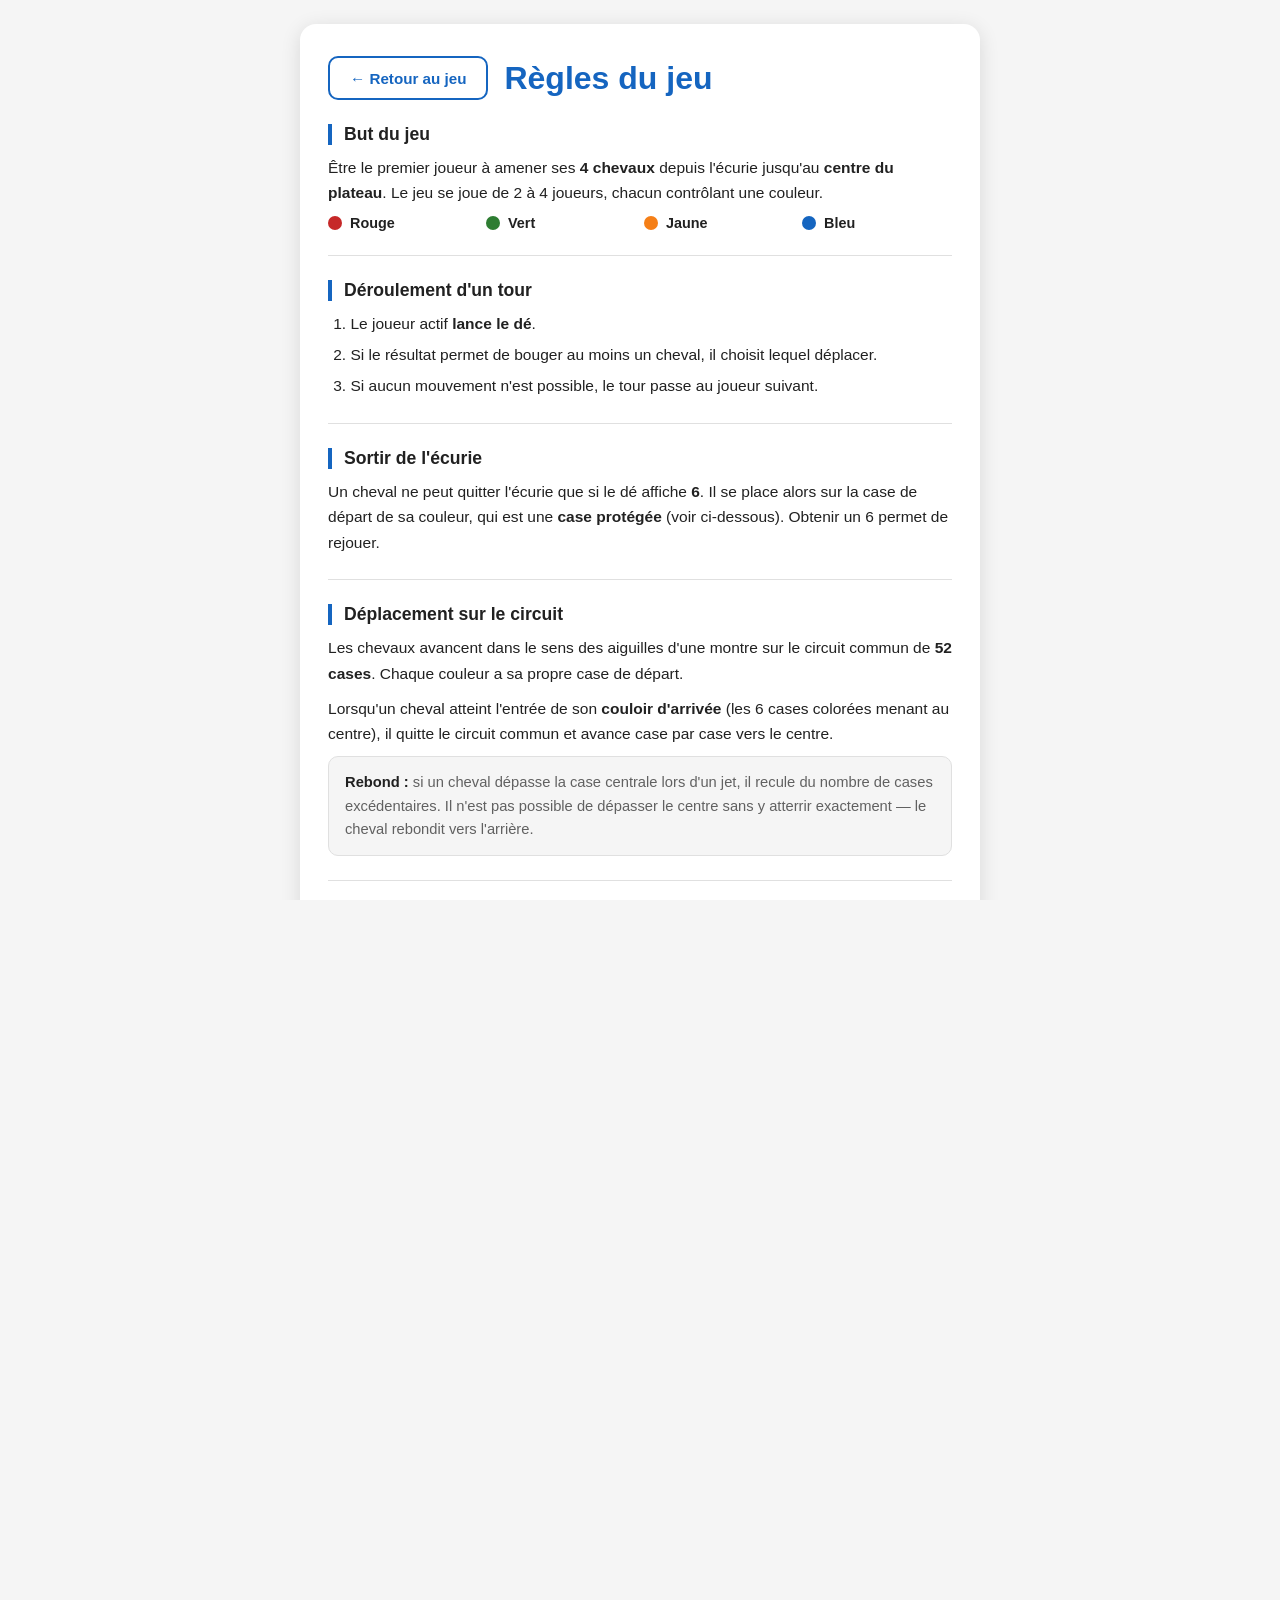
==== regles.html @ c9e669a3 "feat: page règles du jeu + documentation CLAUDE.md - Ajout de regles.html : règles complètes et acce" ====
<!DOCTYPE html>
<html lang="fr" dir="ltr">
<head>
  <meta charset="UTF-8" />
  <meta name="viewport" content="width=device-width, initial-scale=1.0, viewport-fit=cover" />
  <meta name="theme-color" content="#1565c0" />
  <meta name="description" content="Règles du Jeu de Petits Chevaux" />
  <title>Règles – Petits Chevaux</title>
  <link rel="stylesheet" href="style.css" />
  <style>
    /* ── Règles : surcharges locales ─────────────────────────────────────── */
    body { overflow: auto; }

    .rules-page {
      min-height: 100%;
      display: flex;
      flex-direction: column;
      align-items: center;
      padding: 1.5rem 1rem 3rem;
      background: var(--bg);
    }

    .rules-card {
      background: var(--surface);
      border-radius: var(--radius-lg);
      box-shadow: var(--shadow);
      padding: 2rem 1.75rem;
      width: min(96vw, 680px);
      display: flex;
      flex-direction: column;
      gap: 1.5rem;
    }

    .rules-header {
      display: flex;
      align-items: center;
      gap: 1rem;
      flex-wrap: wrap;
    }

    .rules-title {
      font-size: clamp(1.5rem, 5vw, 2rem);
      font-weight: 800;
      color: var(--color-blue);
      flex: 1;
    }

    .rules-section { display: flex; flex-direction: column; gap: 0.6rem; }

    .rules-section h2 {
      font-size: 1.1rem;
      font-weight: 700;
      color: var(--on-surface);
      border-left: 4px solid var(--color-blue);
      padding-left: 0.75rem;
    }

    .rules-section p, .rules-section li {
      font-size: 0.97rem;
      line-height: 1.65;
      color: var(--on-surface);
    }

    .rules-section ul, .rules-section ol {
      padding-left: 1.4rem;
      display: flex;
      flex-direction: column;
      gap: 0.35rem;
    }

    .rules-colors {
      display: grid;
      grid-template-columns: repeat(auto-fit, minmax(130px, 1fr));
      gap: 0.5rem;
    }

    .color-badge {
      display: flex;
      align-items: center;
      gap: 0.5rem;
      font-size: 0.9rem;
      font-weight: 600;
    }

    .color-dot {
      width: 14px;
      height: 14px;
      border-radius: 50%;
      flex-shrink: 0;
    }

    .tip-box {
      background: var(--bg);
      border: 1.5px solid var(--border);
      border-radius: var(--radius-md);
      padding: 0.85rem 1rem;
      font-size: 0.92rem;
      line-height: 1.6;
      color: var(--on-surface-2);
    }

    .tip-box strong { color: var(--on-surface); }

    .shortcuts-table {
      width: 100%;
      border-collapse: collapse;
      font-size: 0.92rem;
    }

    .shortcuts-table th, .shortcuts-table td {
      text-align: left;
      padding: 0.55rem 0.75rem;
      border-bottom: 1px solid var(--border);
    }

    .shortcuts-table th {
      font-weight: 700;
      color: var(--on-surface-2);
      font-size: 0.82rem;
      text-transform: uppercase;
      letter-spacing: 0.5px;
    }

    kbd {
      display: inline-block;
      padding: 0.15rem 0.45rem;
      font-family: monospace;
      font-size: 0.85rem;
      background: var(--bg);
      border: 1.5px solid var(--border);
      border-radius: 4px;
      white-space: nowrap;
    }

    .btn-back {
      display: inline-flex;
      align-items: center;
      gap: 0.4rem;
      background: transparent;
      color: var(--color-blue);
      border: 2px solid var(--color-blue);
      border-radius: var(--radius-md);
      font-family: var(--font);
      font-size: 0.95rem;
      font-weight: 700;
      padding: 0.55rem 1.25rem;
      min-height: var(--min-touch);
      cursor: pointer;
      text-decoration: none;
      transition: background 0.15s, color 0.15s;
    }

    .btn-back:hover {
      background: var(--color-blue);
      color: white;
    }

    hr.rules-divider {
      border: none;
      border-top: 1px solid var(--border);
    }
  </style>
</head>
<body>

  <div class="rules-page" role="main">
    <article class="rules-card" aria-labelledby="rules-title">

      <header class="rules-header">
        <a href="index.html" class="btn-back" aria-label="Retour au jeu">
          ← Retour au jeu
        </a>
        <h1 id="rules-title" class="rules-title">Règles du jeu</h1>
      </header>

      <!-- But du jeu -->
      <section class="rules-section" aria-labelledby="but-h2">
        <h2 id="but-h2">But du jeu</h2>
        <p>
          Être le premier joueur à amener ses <strong>4 chevaux</strong> depuis l'écurie jusqu'au
          <strong>centre du plateau</strong>. Le jeu se joue de 2 à 4 joueurs, chacun contrôlant
          une couleur.
        </p>
        <div class="rules-colors" aria-label="Couleurs des joueurs">
          <span class="color-badge">
            <span class="color-dot" style="background:#c62828" aria-hidden="true"></span>Rouge
          </span>
          <span class="color-badge">
            <span class="color-dot" style="background:#2e7d32" aria-hidden="true"></span>Vert
          </span>
          <span class="color-badge">
            <span class="color-dot" style="background:#f57f17" aria-hidden="true"></span>Jaune
          </span>
          <span class="color-badge">
            <span class="color-dot" style="background:#1565c0" aria-hidden="true"></span>Bleu
          </span>
        </div>
      </section>

      <hr class="rules-divider" />

      <!-- Tour de jeu -->
      <section class="rules-section" aria-labelledby="tour-h2">
        <h2 id="tour-h2">Déroulement d'un tour</h2>
        <ol>
          <li>Le joueur actif <strong>lance le dé</strong>.</li>
          <li>Si le résultat permet de bouger au moins un cheval, il choisit lequel déplacer.</li>
          <li>Si aucun mouvement n'est possible, le tour passe au joueur suivant.</li>
        </ol>
      </section>

      <hr class="rules-divider" />

      <!-- Sortir de l'écurie -->
      <section class="rules-section" aria-labelledby="ecurie-h2">
        <h2 id="ecurie-h2">Sortir de l'écurie</h2>
        <p>
          Un cheval ne peut quitter l'écurie que si le dé affiche <strong>6</strong>.
          Il se place alors sur la case de départ de sa couleur, qui est une <strong>case protégée</strong>
          (voir ci-dessous). Obtenir un 6 permet de rejouer.
        </p>
      </section>

      <hr class="rules-divider" />

      <!-- Déplacement -->
      <section class="rules-section" aria-labelledby="deplacement-h2">
        <h2 id="deplacement-h2">Déplacement sur le circuit</h2>
        <p>
          Les chevaux avancent dans le sens des aiguilles d'une montre sur le circuit commun
          de <strong>52 cases</strong>. Chaque couleur a sa propre case de départ.
        </p>
        <p>
          Lorsqu'un cheval atteint l'entrée de son <strong>couloir d'arrivée</strong>
          (les 6 cases colorées menant au centre), il quitte le circuit commun et avance
          case par case vers le centre.
        </p>
        <div class="tip-box" role="note">
          <strong>Rebond :</strong> si un cheval dépasse la case centrale lors d'un jet,
          il recule du nombre de cases excédentaires. Il n'est pas possible de dépasser le centre
          sans y atterrir exactement — le cheval rebondit vers l'arrière.
        </div>
      </section>

      <hr class="rules-divider" />

      <!-- Captures -->
      <section class="rules-section" aria-labelledby="capture-h2">
        <h2 id="capture-h2">Captures</h2>
        <p>
          Si un cheval atterrit sur une case <strong>déjà occupée par un adversaire</strong>,
          ce dernier est renvoyé à l'écurie et devra rejouer un 6 pour ressortir.
          La capture offre un <strong>tour supplémentaire</strong> au joueur qui l'a effectuée.
        </p>
        <p>
          La capture est <strong>impossible</strong> sur les cases protégées (voir ci-dessous)
          et dans le couloir d'arrivée (chaque couleur a son propre couloir, inaccessible aux autres).
        </p>
      </section>

      <hr class="rules-divider" />

      <!-- Cases protégées -->
      <section class="rules-section" aria-labelledby="safe-h2">
        <h2 id="safe-h2">Cases protégées</h2>
        <p>
          Quatre cases du circuit commun sont des <strong>cases de départ</strong> (une par couleur).
          Ces cases sont protégées : on ne peut pas y être capturé. Plusieurs chevaux de couleurs
          différentes peuvent s'y trouver simultanément.
        </p>
      </section>

      <hr class="rules-divider" />

      <!-- Rejouer -->
      <section class="rules-section" aria-labelledby="rejouer-h2">
        <h2 id="rejouer-h2">Quand rejoue-t-on ?</h2>
        <ul>
          <li>Après avoir obtenu un <strong>6</strong> (qu'un cheval sorte ou non de l'écurie).</li>
          <li>Après avoir <strong>capturé</strong> un cheval adverse.</li>
        </ul>
        <p>Ces deux bonus sont cumulables si les deux conditions sont réunies au même tour.</p>
      </section>

      <hr class="rules-divider" />

      <!-- Triple 6 -->
      <section class="rules-section" aria-labelledby="triple-h2">
        <h2 id="triple-h2">Pénalité triple 6</h2>
        <p>
          Si un joueur obtient <strong>trois 6 consécutifs</strong>, son cheval le plus avancé
          sur le circuit est renvoyé à l'écurie et son tour est perdu.
        </p>
      </section>

      <hr class="rules-divider" />

      <!-- Fin de partie -->
      <section class="rules-section" aria-labelledby="fin-h2">
        <h2 id="fin-h2">Fin de partie</h2>
        <p>
          Le premier joueur à placer ses <strong>4 chevaux au centre</strong> remporte la partie.
          En mode session, les victoires s'accumulent et sont affichées après chaque partie.
        </p>
      </section>

      <hr class="rules-divider" />

      <!-- Mode IA -->
      <section class="rules-section" aria-labelledby="bernard-h2">
        <h2 id="bernard-h2">Jouer contre Bernard (IA)</h2>
        <p>
          En mode IA, vous jouez <strong>Rouge</strong> et Bernard contrôle toutes les autres couleurs.
          Bernard suit une stratégie en six priorités : gagner immédiatement, capturer un adversaire,
          avancer dans le couloir d'arrivée, entrer dans le couloir, se placer sur une case sûre,
          puis éviter les cases dangereuses.
        </p>
      </section>

      <hr class="rules-divider" />

      <!-- Raccourcis -->
      <section class="rules-section" aria-labelledby="shortcuts-h2">
        <h2 id="shortcuts-h2">Raccourcis clavier (Alt+Maj)</h2>
        <p>Ces raccourcis fonctionnent pendant la partie :</p>
        <table class="shortcuts-table" aria-label="Tableau des raccourcis clavier">
          <thead>
            <tr>
              <th scope="col">Raccourci</th>
              <th scope="col">Action</th>
            </tr>
          </thead>
          <tbody>
            <tr>
              <td><kbd>Alt</kbd>+<kbd>Maj</kbd>+<kbd>D</kbd></td>
              <td>Lancer le dé</td>
            </tr>
            <tr>
              <td><kbd>Alt</kbd>+<kbd>Maj</kbd>+<kbd>1</kbd> à <kbd>4</kbd></td>
              <td>Déplacer le cheval numéro 1, 2, 3 ou 4</td>
            </tr>
            <tr>
              <td><kbd>Alt</kbd>+<kbd>Maj</kbd>+<kbd>S</kbd></td>
              <td>Lire la situation de tous les joueurs</td>
            </tr>
            <tr>
              <td><kbd>Alt</kbd>+<kbd>Maj</kbd>+<kbd>A</kbd></td>
              <td>Répéter la dernière annonce</td>
            </tr>
          </tbody>
        </table>
        <div class="tip-box" role="note">
          <strong>Navigation au plateau :</strong> utilisez <kbd>Tab</kbd> pour naviguer entre les
          chevaux déplaçables, puis <kbd>Entrée</kbd> ou <kbd>Espace</kbd> pour sélectionner.
        </div>
      </section>

      <hr class="rules-divider" />

      <footer>
        <a href="index.html" class="btn-back" aria-label="Retour au jeu">
          ← Retour au jeu
        </a>
      </footer>

    </article>
  </div>

</body>
</html>
---- style.css ----
/* ── Reset & base ─────────────────────────────────────────────────────────── */
*, *::before, *::after { box-sizing: border-box; margin: 0; padding: 0; }

:root {
  --color-red:    #c62828;
  --color-green:  #2e7d32;
  --color-yellow: #f57f17;
  --color-blue:   #1565c0;
  --bg:           #f5f5f5;
  --surface:      #ffffff;
  --on-surface:   #212121;
  --on-surface-2: #616161;
  --border:       #e0e0e0;
  --radius-lg:    16px;
  --radius-md:    10px;
  --shadow:       0 4px 20px rgba(0,0,0,0.12);
  --min-touch:    44px;
  --font:         -apple-system, BlinkMacSystemFont, 'Segoe UI', Roboto, sans-serif;
}

@media (prefers-color-scheme: dark) {
  :root {
    --bg:         #121212;
    --surface:    #1e1e1e;
    --on-surface: #f5f5f5;
    --on-surface-2: #9e9e9e;
    --border:     #333333;
    --shadow:     0 4px 20px rgba(0,0,0,0.5);
  }
}

html, body {
  height: 100%;
  overflow: hidden;
  font-family: var(--font);
  background: var(--bg);
  color: var(--on-surface);
  -webkit-tap-highlight-color: transparent;
  -webkit-text-size-adjust: 100%;
}

/* ── Accessibility: visually hidden ──────────────────────────────────────── */
.sr-only {
  position: absolute;
  width: 1px; height: 1px;
  padding: 0; margin: -1px;
  overflow: hidden; clip: rect(0,0,0,0);
  white-space: nowrap; border: 0;
}

/* ── Focus visible – WCAG 2.2 §2.4.11/2.4.12 ────────────────────────────── */
:focus { outline: none; }
:focus-visible {
  outline: 3px solid #005fcc;
  outline-offset: 3px;
  border-radius: 4px;
}

/* ── Screens ──────────────────────────────────────────────────────────────── */
/* Prevent author display:flex from overriding the UA [hidden]=display:none */
[hidden] { display: none !important; }

.screen {
  position: fixed;
  inset: 0;
  display: flex;
  flex-direction: column;
  align-items: center;
  justify-content: center;
  background: var(--bg);
  overflow: hidden;
}

/* ── Setup screen ─────────────────────────────────────────────────────────── */
.setup-card {
  background: var(--surface);
  border-radius: var(--radius-lg);
  box-shadow: var(--shadow);
  padding: 2rem 1.75rem;
  width: min(92vw, 420px);
  display: flex;
  flex-direction: column;
  gap: 1.25rem;
}

.setup-title {
  font-size: clamp(1.75rem, 6vw, 2.25rem);
  font-weight: 800;
  color: var(--color-blue);
  text-align: center;
  letter-spacing: -0.5px;
}

.setup-subtitle {
  text-align: center;
  color: var(--on-surface-2);
  font-size: 0.95rem;
  margin-top: -0.75rem;
}

.form-group { display: flex; flex-direction: column; gap: 0.5rem; }

.label {
  font-weight: 600;
  font-size: 0.9rem;
  color: var(--on-surface);
}

.select {
  appearance: none;
  background: var(--bg);
  border: 2px solid var(--border);
  border-radius: var(--radius-md);
  padding: 0.75rem 1rem;
  font-size: 1rem;
  font-family: var(--font);
  color: var(--on-surface);
  min-height: var(--min-touch);
  cursor: pointer;
  transition: border-color 0.15s;
}
.select:focus-visible {
  border-color: #005fcc;
  outline: 3px solid #005fcc;
  outline-offset: 2px;
}

.hint {
  font-size: 0.8rem;
  color: var(--on-surface-2);
  line-height: 1.4;
}

/* ── Buttons ──────────────────────────────────────────────────────────────── */
.btn {
  display: inline-flex;
  align-items: center;
  justify-content: center;
  border: none;
  border-radius: var(--radius-md);
  font-family: var(--font);
  font-weight: 700;
  cursor: pointer;
  transition: transform 0.1s, box-shadow 0.1s, opacity 0.15s;
  min-height: var(--min-touch);
  min-width: var(--min-touch);
  padding: 0.75rem 1.5rem;
  font-size: 1rem;
  text-align: center;
  -webkit-user-select: none; user-select: none;
}

.btn:active { transform: scale(0.97); }
.btn:disabled { opacity: 0.4; cursor: not-allowed; transform: none; }

.btn-primary {
  background: var(--color-blue);
  color: white;
  box-shadow: 0 3px 12px rgba(21,101,192,0.4);
}
.btn-primary:hover:not(:disabled) {
  background: #1976d2;
  box-shadow: 0 4px 16px rgba(21,101,192,0.5);
}

.btn-large { font-size: 1.1rem; padding: 0.9rem 1.75rem; width: 100%; }

.btn-rules-link {
  display: block;
  text-align: center;
  color: var(--color-blue);
  font-size: 0.9rem;
  font-weight: 600;
  text-decoration: underline;
  text-underline-offset: 3px;
  padding: 0.4rem;
  min-height: var(--min-touch);
  line-height: var(--min-touch);
}
.btn-rules-link:hover { color: #1976d2; }

/* ── Pass-phone screen ────────────────────────────────────────────────────── */
.screen-pass {
  background: var(--bg);
}

.pass-card {
  background: var(--surface);
  border-radius: var(--radius-lg);
  box-shadow: var(--shadow);
  padding: 2.5rem 2rem;
  width: min(92vw, 380px);
  display: flex;
  flex-direction: column;
  align-items: center;
  gap: 1rem;
  text-align: center;
}

.pass-label {
  font-size: 1rem;
  color: var(--on-surface-2);
}

.pass-player-name {
  font-size: clamp(2rem, 10vw, 3rem);
  font-weight: 900;
  letter-spacing: -1px;
}

.pass-instruction {
  font-size: 0.95rem;
  color: var(--on-surface-2);
}

.btn-ready {
  background: #388e3c;
  color: white;
  box-shadow: 0 3px 12px rgba(56,142,60,0.4);
  margin-top: 0.5rem;
}
.btn-ready:hover:not(:disabled) {
  background: #43a047;
}

/* ── Game screen ──────────────────────────────────────────────────────────── */
.screen-game {
  justify-content: space-between;
  padding: env(safe-area-inset-top, 0) env(safe-area-inset-right, 0)
           env(safe-area-inset-bottom, 0) env(safe-area-inset-left, 0);
}

.game-header {
  width: 100%;
  display: flex;
  align-items: center;
  justify-content: space-between;
  padding: 0.6rem 1rem;
  background: var(--surface);
  border-bottom: 1px solid var(--border);
  min-height: 3rem;
  flex-shrink: 0;
}

.turn-banner {
  font-weight: 700;
  font-size: 1.05rem;
}

.dice-result {
  font-size: 1.6rem;
  font-weight: 900;
  min-width: 2rem;
  text-align: right;
  transition: opacity 0.2s;
}

.board-container {
  flex: 1;
  width: 100%;
  display: flex;
  align-items: center;
  justify-content: center;
  overflow: hidden;
  padding: 4px;
}

#board-svg {
  width: 100%;
  height: 100%;
  max-width: min(100vw, calc(100vh - 130px));
  max-height: min(100vw, calc(100vh - 130px));
  display: block;
}

.game-footer {
  width: 100%;
  padding: 0.75rem 1rem 0.6rem;
  display: flex;
  flex-direction: column;
  align-items: center;
  gap: 0.5rem;
  background: var(--surface);
  border-top: 1px solid var(--border);
  flex-shrink: 0;
}

.game-actions-row {
  display: flex;
  gap: 0.75rem;
  justify-content: center;
}

.btn-secondary {
  background: transparent;
  color: var(--on-surface-2);
  border: 1.5px solid var(--border);
  border-radius: var(--radius-md);
  font-family: var(--font);
  font-size: 0.85rem;
  font-weight: 600;
  padding: 0.4rem 1.1rem;
  min-height: var(--min-touch);
  min-width: 110px;
  cursor: pointer;
  transition: background 0.1s, color 0.1s;
}

.btn-secondary:hover {
  background: var(--bg);
  color: var(--on-surface);
}

.btn-secondary:active { transform: scale(0.97); }

/* ── Dice button ──────────────────────────────────────────────────────────── */
.btn-dice {
  display: flex;
  flex-direction: column;
  align-items: center;
  justify-content: center;
  gap: 2px;
  background: var(--color-blue);
  color: white;
  border: none;
  border-radius: 16px;
  padding: 0.6rem 2.5rem;
  min-height: 64px;
  min-width: 160px;
  cursor: pointer;
  box-shadow: 0 4px 14px rgba(21,101,192,0.45);
  transition: transform 0.1s, box-shadow 0.1s, opacity 0.15s;
  font-family: var(--font);
  -webkit-user-select: none; user-select: none;
}

.btn-dice:hover:not(:disabled) {
  background: #1976d2;
  box-shadow: 0 6px 18px rgba(21,101,192,0.55);
}

.btn-dice:active:not(:disabled) { transform: scale(0.95); }

.btn-dice:disabled { opacity: 0.35; cursor: not-allowed; }

.dice-face {
  font-size: 2rem;
  line-height: 1;
  transition: transform 0.05s;
}

.dice-label {
  font-size: 0.8rem;
  font-weight: 600;
  letter-spacing: 0.5px;
  text-transform: uppercase;
}

.btn-dice.rolling .dice-face {
  animation: spin-face 0.08s linear infinite;
}

@keyframes spin-face {
  0%   { transform: scale(1); }
  50%  { transform: scale(0.7) rotate(20deg); }
  100% { transform: scale(1); }
}

/* ── Horse pieces (SVG) ───────────────────────────────────────────────────── */
.horse {
  cursor: default;
  transition: transform 0.35s cubic-bezier(0.34,1.56,0.64,1), opacity 0.2s;
}

.horse.can-move {
  cursor: pointer;
  filter: drop-shadow(0 0 6px rgba(255,255,255,0.9)) drop-shadow(0 0 3px #005fcc);
  animation: pulse-move 1s ease-in-out infinite alternate;
}

@keyframes pulse-move {
  from { filter: drop-shadow(0 0 4px rgba(255,255,255,0.8)) drop-shadow(0 0 2px #005fcc); }
  to   { filter: drop-shadow(0 0 10px rgba(255,255,255,1)) drop-shadow(0 0 6px #005fcc); }
}

.horse.selected {
  filter: drop-shadow(0 0 8px rgba(255,220,0,0.9)) drop-shadow(0 0 4px #f57f17);
  animation: none;
}

.horse.horse-finished {
  opacity: 0.7;
  pointer-events: none;
}

.horse:focus-visible {
  outline: none;
}

.horse.can-move:focus-visible > * {
  stroke: #005fcc;
  stroke-width: 3.5px;
}

/* ── Winner screen ────────────────────────────────────────────────────────── */
.screen-winner {
  background: var(--bg);
}

.winner-card {
  background: var(--surface);
  border-radius: var(--radius-lg);
  box-shadow: var(--shadow);
  padding: 2.5rem 2rem;
  width: min(92vw, 380px);
  display: flex;
  flex-direction: column;
  align-items: center;
  gap: 0.75rem;
  text-align: center;
}

.winner-trophy { font-size: 4rem; line-height: 1; }

.winner-title {
  font-size: 2rem;
  font-weight: 900;
  color: var(--on-surface);
}

.winner-subtitle {
  font-size: 1.15rem;
  color: var(--on-surface-2);
}

.winner-name {
  font-weight: 800;
  font-size: 1.3rem;
}

.winner-scores {
  font-size: 0.9rem;
  color: var(--on-surface-2);
  font-weight: 600;
  text-align: center;
  min-height: 1.2rem;
}

/* ── Reduced motion ───────────────────────────────────────────────────────── */
@media (prefers-reduced-motion: reduce) {
  .horse                   { transition: none !important; }
  .horse.can-move          { animation: none !important; }
  .btn-dice.rolling .dice-face { animation: none !important; }
  @keyframes pulse-move    {}
  @keyframes spin-face     {}
}

/* ── High contrast ────────────────────────────────────────────────────────── */
@media (prefers-contrast: more) {
  :root {
    --border: #000000;
    --bg:     #ffffff;
    --surface: #ffffff;
    --on-surface: #000000;
  }
  .btn-primary, .btn-ready, .btn-dice {
    border: 2px solid currentColor;
  }
  .horse.can-move {
    filter: drop-shadow(0 0 0 2px #000000);
    animation: none;
  }
}

/* ── Landscape on small phones ────────────────────────────────────────────── */
@media (max-height: 500px) and (orientation: landscape) {
  .game-header         { min-height: 2.5rem; padding: 0.3rem 0.75rem; }
  .game-footer         { padding: 0.3rem; gap: 0.3rem; }
  .btn-dice            { min-height: 48px; padding: 0.4rem 1.5rem; }
  .dice-face           { font-size: 1.5rem; }
  .btn-secondary       { min-height: 36px; padding: 0.25rem 0.75rem; font-size: 0.8rem; min-width: 80px; }
}
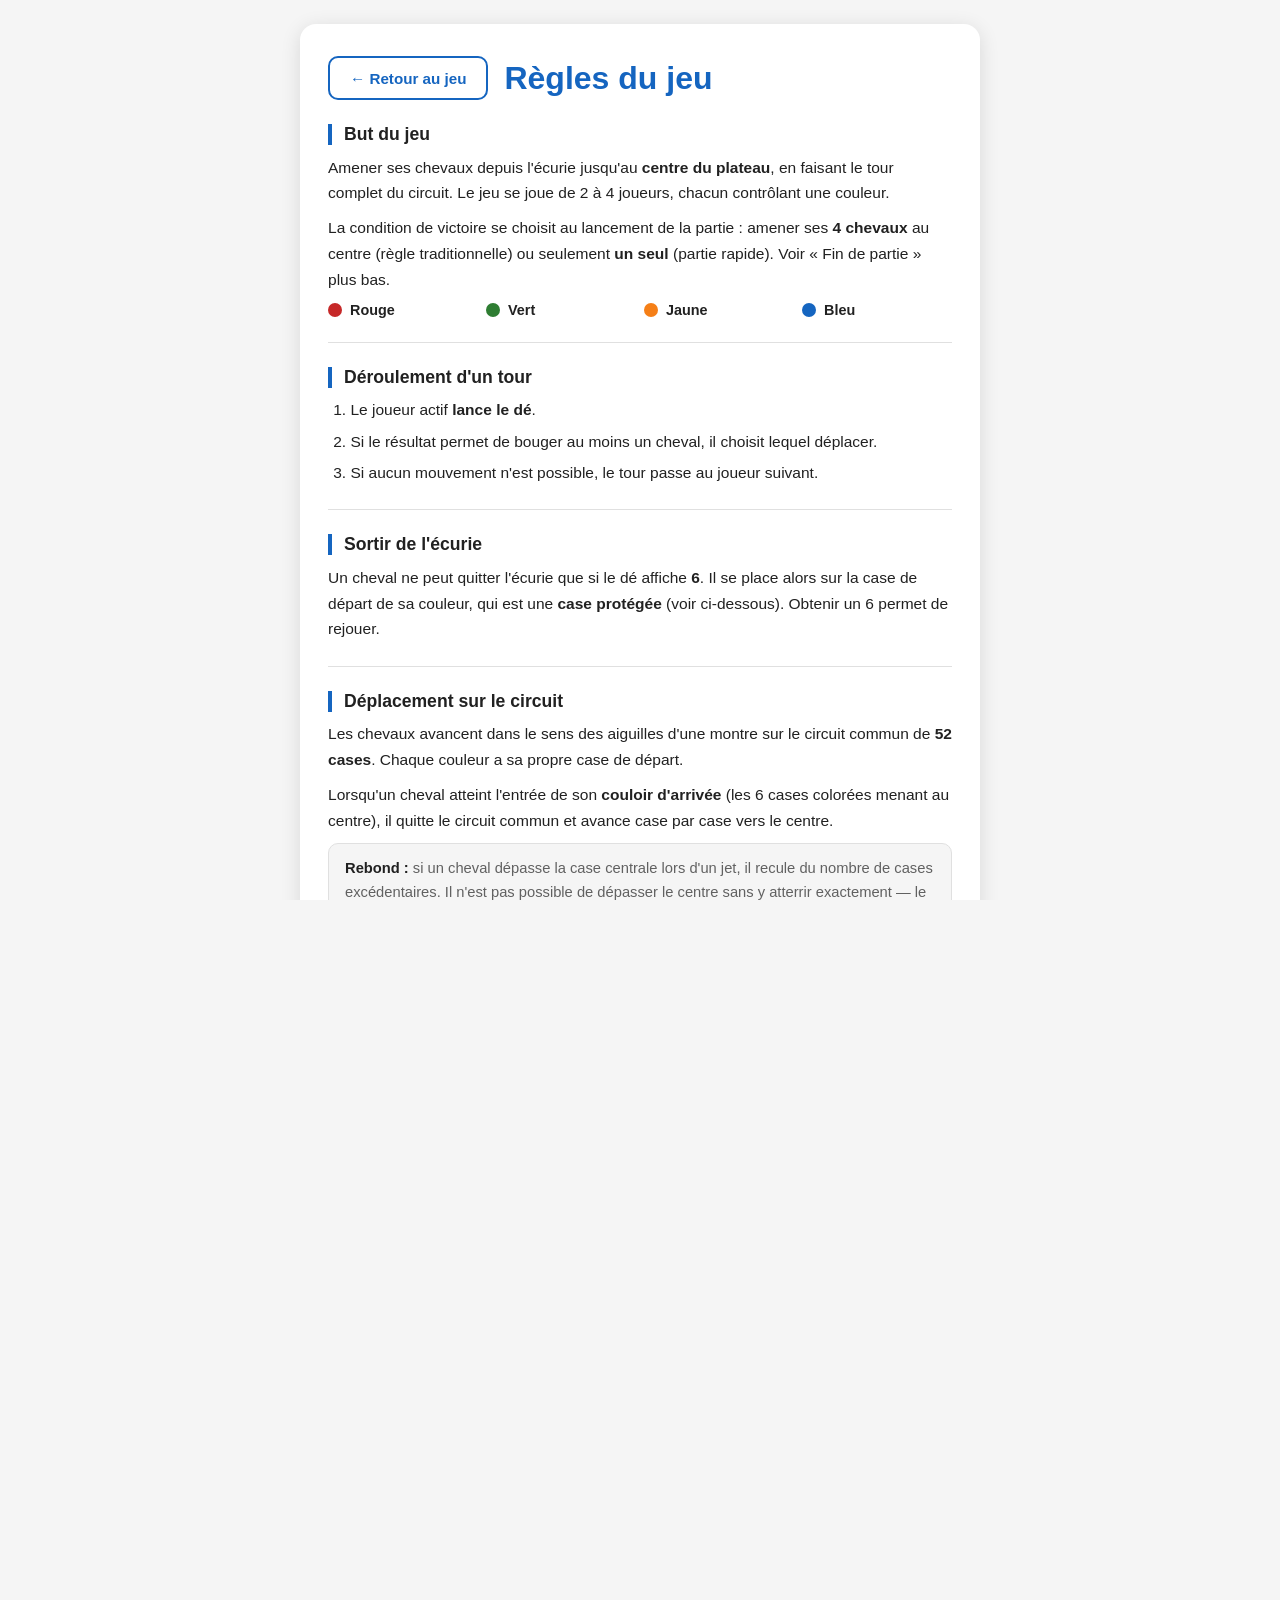
==== commit 2c428150: "feat: choix de la condition de victoire (4 chevaux officiel / 1 cheval rapide) Audit règles vs code " ====
--- a/regles.html
+++ b/regles.html
@@ -177,9 +177,13 @@
       <section class="rules-section" aria-labelledby="but-h2">
         <h2 id="but-h2">But du jeu</h2>
         <p>
-          Être le premier joueur à amener ses <strong>4 chevaux</strong> depuis l'écurie jusqu'au
-          <strong>centre du plateau</strong>. Le jeu se joue de 2 à 4 joueurs, chacun contrôlant
-          une couleur.
+          Amener ses chevaux depuis l'écurie jusqu'au <strong>centre du plateau</strong>, en faisant
+          le tour complet du circuit. Le jeu se joue de 2 à 4 joueurs, chacun contrôlant une couleur.
+        </p>
+        <p>
+          La condition de victoire se choisit au lancement de la partie : amener ses
+          <strong>4 chevaux</strong> au centre (règle traditionnelle) ou seulement
+          <strong>un seul</strong> (partie rapide). Voir « Fin de partie » plus bas.
         </p>
         <div class="rules-colors" aria-label="Couleurs des joueurs">
           <span class="color-badge">
@@ -279,7 +283,7 @@
           <li>Après avoir obtenu un <strong>6</strong> (qu'un cheval sorte ou non de l'écurie).</li>
           <li>Après avoir <strong>capturé</strong> un cheval adverse.</li>
         </ul>
-        <p>Ces deux bonus sont cumulables si les deux conditions sont réunies au même tour.</p>
+        <p>Dans l'un ou l'autre cas, vous rejouez : vous relancez le dé pour un tour supplémentaire.</p>
       </section>
 
       <hr class="rules-divider" />
@@ -299,8 +303,21 @@
       <section class="rules-section" aria-labelledby="fin-h2">
         <h2 id="fin-h2">Fin de partie</h2>
         <p>
-          Le premier joueur à placer ses <strong>4 chevaux au centre</strong> remporte la partie.
-          En mode session, les victoires s'accumulent et sont affichées après chaque partie.
+          La partie se termine selon le <strong>mode choisi au lancement</strong> :
+        </p>
+        <ul>
+          <li>
+            <strong>Règle officielle (4 chevaux)</strong> : le premier joueur dont les
+            <strong>quatre chevaux</strong> ont atteint le centre remporte la partie.
+          </li>
+          <li>
+            <strong>Partie rapide (1 cheval)</strong> : le premier joueur dont
+            <strong>un cheval</strong> atteint le centre gagne immédiatement.
+          </li>
+        </ul>
+        <p>
+          Les deux variantes existent dans les règles traditionnelles. En mode session, les victoires
+          s'accumulent et sont affichées après chaque partie.
         </p>
       </section>
 
--- a/style.css
+++ b/style.css
@@ -16,6 +16,8 @@
   --shadow:       0 4px 20px rgba(0,0,0,0.12);
   --min-touch:    44px;
   --font:         -apple-system, BlinkMacSystemFont, 'Segoe UI', Roboto, sans-serif;
+  --table-1:      #eef1f4;
+  --table-2:      #cfd6de;
 }
 
 @media (prefers-color-scheme: dark) {
@@ -26,6 +28,8 @@
     --on-surface-2: #9e9e9e;
     --border:     #333333;
     --shadow:     0 4px 20px rgba(0,0,0,0.5);
+    --table-1:    #1c2530;
+    --table-2:    #0a0e14;
   }
 }
 
@@ -224,10 +228,36 @@
 }
 
 /* ── Game screen ──────────────────────────────────────────────────────────── */
+/* Disposition en grille : colonne unique en portrait, centrée et plafonnée sur grand écran */
 .screen-game {
-  justify-content: space-between;
+  display: grid;
+  grid-template-columns: 1fr;
+  grid-template-rows: auto auto 1fr auto;
+  grid-template-areas:
+    "header"
+    "log"
+    "board"
+    "footer";
+  align-items: stretch;
+  justify-items: stretch;
   padding: env(safe-area-inset-top, 0) env(safe-area-inset-right, 0)
            env(safe-area-inset-bottom, 0) env(safe-area-inset-left, 0);
+  background: radial-gradient(ellipse 120% 80% at 50% 38%, var(--table-1), var(--table-2));
+}
+
+.game-header     { grid-area: header; }
+.event-log       { grid-area: log; }
+.board-container { grid-area: board; }
+.game-footer     { grid-area: footer; }
+
+/* Sur grand écran, on centre l'app dans une colonne plutôt que de l'étirer */
+.screen-game > .game-header,
+.screen-game > .event-log,
+.screen-game > .board-container,
+.screen-game > .game-footer {
+  max-width: 600px;
+  margin-inline: auto;
+  width: 100%;
 }
 
 .game-header {
@@ -255,6 +285,58 @@
   transition: opacity 0.2s;
 }
 
+/* ── Journal visuel des coups ─────────────────────────────────────────────── */
+.event-log {
+  width: 100%;
+  flex-shrink: 0;
+  padding: 0.35rem 0.85rem;
+  background: var(--surface);
+  border-bottom: 1px solid var(--border);
+  height: 74px;
+  overflow: hidden;
+}
+
+.event-log-list {
+  list-style: none;
+  display: flex;
+  flex-direction: column;
+  gap: 1px;
+}
+
+.event-log-list li {
+  display: flex;
+  align-items: center;
+  gap: 0.45rem;
+  font-size: 0.78rem;
+  line-height: 1.35;
+  color: var(--on-surface-2);
+  opacity: 0.55;
+  white-space: nowrap;
+  overflow: hidden;
+  text-overflow: ellipsis;
+}
+
+/* Dernier coup en évidence */
+.event-log-list li:first-child {
+  font-size: 0.98rem;
+  font-weight: 700;
+  color: var(--on-surface);
+  opacity: 1;
+}
+
+.event-log-list .dot {
+  width: 11px; height: 11px;
+  border-radius: 50%;
+  flex-shrink: 0;
+  border: 1px solid rgba(0,0,0,0.25);
+}
+
+.event-log-list .capture { color: var(--color-red); font-weight: 800; }
+.event-log-empty {
+  font-size: 0.85rem; color: var(--on-surface-2);
+  opacity: 0.7; font-style: italic;
+}
+
 .board-container {
   flex: 1;
   width: 100%;
@@ -263,14 +345,18 @@
   justify-content: center;
   overflow: hidden;
   padding: 4px;
-}
-
+  container-type: size; /* permet de dimensionner le plateau au plus grand carré qui tient */
+}
+
+/* Plus grand carré qui tient dans le conteneur (largeur OU hauteur), quelle que soit l'orientation */
 #board-svg {
-  width: 100%;
-  height: 100%;
-  max-width: min(100vw, calc(100vh - 130px));
-  max-height: min(100vw, calc(100vh - 130px));
+  width: 92vmin;                 /* repli pour navigateurs sans unités cq */
+  height: 92vmin;
+  width: min(100cqw, 100cqh);
+  height: min(100cqw, 100cqh);
   display: block;
+  border-radius: 16px;
+  box-shadow: 0 12px 30px rgba(0,0,0,0.28), 0 3px 10px rgba(0,0,0,0.18);
 }
 
 .game-footer {
@@ -312,6 +398,22 @@
 }
 
 .btn-secondary:active { transform: scale(0.97); }
+
+.btn-quit {
+  background: transparent;
+  color: #b71c1c;
+  border: none;
+  font-family: var(--font);
+  font-size: 0.82rem;
+  font-weight: 600;
+  padding: 0.3rem 0.75rem;
+  min-height: var(--min-touch);
+  cursor: pointer;
+  text-decoration: underline;
+  text-underline-offset: 3px;
+}
+.btn-quit:hover { color: #d32f2f; }
+.btn-quit:active { opacity: 0.7; }
 
 /* ── Dice button ──────────────────────────────────────────────────────────── */
 .btn-dice {
@@ -372,6 +474,11 @@
   transition: transform 0.35s cubic-bezier(0.34,1.56,0.64,1), opacity 0.2s;
 }
 
+/* Dernier pion déplacé — repère persistant jusqu'au coup suivant (sous can-move/selected) */
+.horse.last-moved {
+  filter: drop-shadow(0 0 2px #ffffff) drop-shadow(0 0 5px #37474f);
+}
+
 .horse.can-move {
   cursor: pointer;
   filter: drop-shadow(0 0 6px rgba(255,255,255,0.9)) drop-shadow(0 0 3px #005fcc);
@@ -397,9 +504,10 @@
   outline: none;
 }
 
-.horse.can-move:focus-visible > * {
-  stroke: #005fcc;
-  stroke-width: 3.5px;
+/* Strong, steady blue halo on keyboard focus (distinct from the pulse) */
+.horse.can-move:focus-visible {
+  filter: drop-shadow(0 0 3px #ffffff) drop-shadow(0 0 5px #005fcc) drop-shadow(0 0 9px #005fcc);
+  animation: none;
 }
 
 /* ── Winner screen ────────────────────────────────────────────────────────── */
@@ -472,11 +580,29 @@
   }
 }
 
-/* ── Landscape on small phones ────────────────────────────────────────────── */
-@media (max-height: 500px) and (orientation: landscape) {
+/* ── Paysage (téléphones) : plateau à gauche, contrôles empilés à droite ───── */
+@media (orientation: landscape) and (max-height: 600px) {
+  .screen-game {
+    grid-template-columns: 1fr clamp(200px, 36%, 320px);
+    grid-template-rows: auto 1fr auto;
+    grid-template-areas:
+      "board header"
+      "board log"
+      "board footer";
+  }
+  .screen-game > .game-header,
+  .screen-game > .event-log,
+  .screen-game > .board-container,
+  .screen-game > .game-footer {
+    max-width: none;
+    margin-inline: 0;
+  }
+  .board-container     { padding: 6px; }
+  .event-log           { height: auto; overflow-y: auto; border-bottom: none; }
   .game-header         { min-height: 2.5rem; padding: 0.3rem 0.75rem; }
-  .game-footer         { padding: 0.3rem; gap: 0.3rem; }
-  .btn-dice            { min-height: 48px; padding: 0.4rem 1.5rem; }
+  .game-footer         { padding: 0.4rem; gap: 0.4rem; justify-content: flex-end; }
+  .btn-dice            { min-height: 48px; padding: 0.4rem 1.25rem; min-width: 130px; }
   .dice-face           { font-size: 1.5rem; }
-  .btn-secondary       { min-height: 36px; padding: 0.25rem 0.75rem; font-size: 0.8rem; min-width: 80px; }
-}
+  .game-actions-row    { gap: 0.4rem; }
+  .btn-secondary       { min-height: 40px; padding: 0.3rem 0.6rem; font-size: 0.8rem; min-width: 0; }
+}
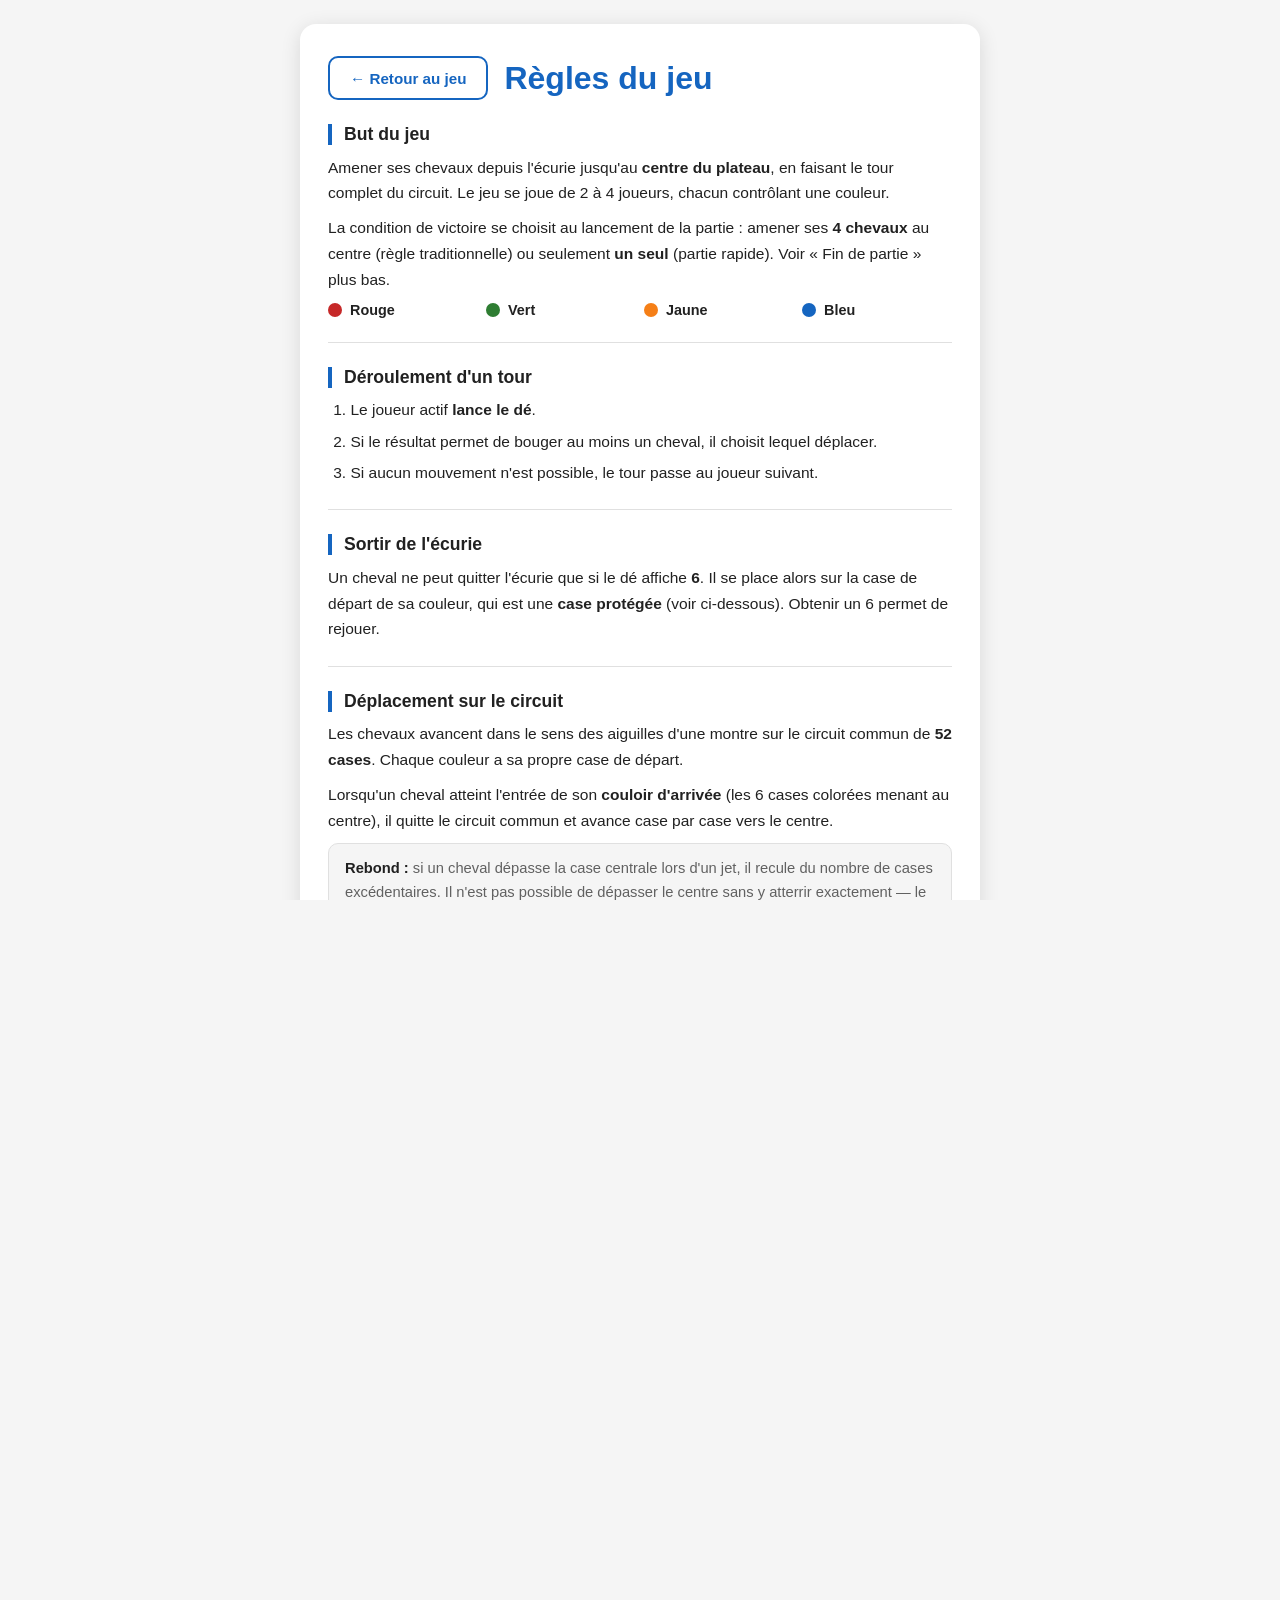
==== commit a494cd2f: "feat: prénoms distincts pour les IA (Bernard, Céline, Marie) En mode IA à 3-4 joueurs, toutes les IA" ====
--- a/regles.html
+++ b/regles.html
@@ -325,10 +325,14 @@
 
       <!-- Mode IA -->
       <section class="rules-section" aria-labelledby="bernard-h2">
-        <h2 id="bernard-h2">Jouer contre Bernard (IA)</h2>
-        <p>
-          En mode IA, vous jouez <strong>Rouge</strong> et Bernard contrôle toutes les autres couleurs.
-          Bernard suit une stratégie en six priorités : gagner immédiatement, capturer un adversaire,
+        <h2 id="bernard-h2">Jouer contre l'ordinateur (IA)</h2>
+        <p>
+          En mode IA, vous jouez <strong>Rouge</strong> et l'ordinateur contrôle les autres couleurs.
+          Chaque adversaire a son prénom pour ne pas les confondre : <strong>Bernard</strong> (Vert),
+          <strong>Céline</strong> (Jaune) et <strong>Marie</strong> (Bleu), selon le nombre de joueurs.
+        </p>
+        <p>
+          Chaque IA suit une stratégie en six priorités : gagner immédiatement, capturer un adversaire,
           avancer dans le couloir d'arrivée, entrer dans le couloir, se placer sur une case sûre,
           puis éviter les cases dangereuses.
         </p>
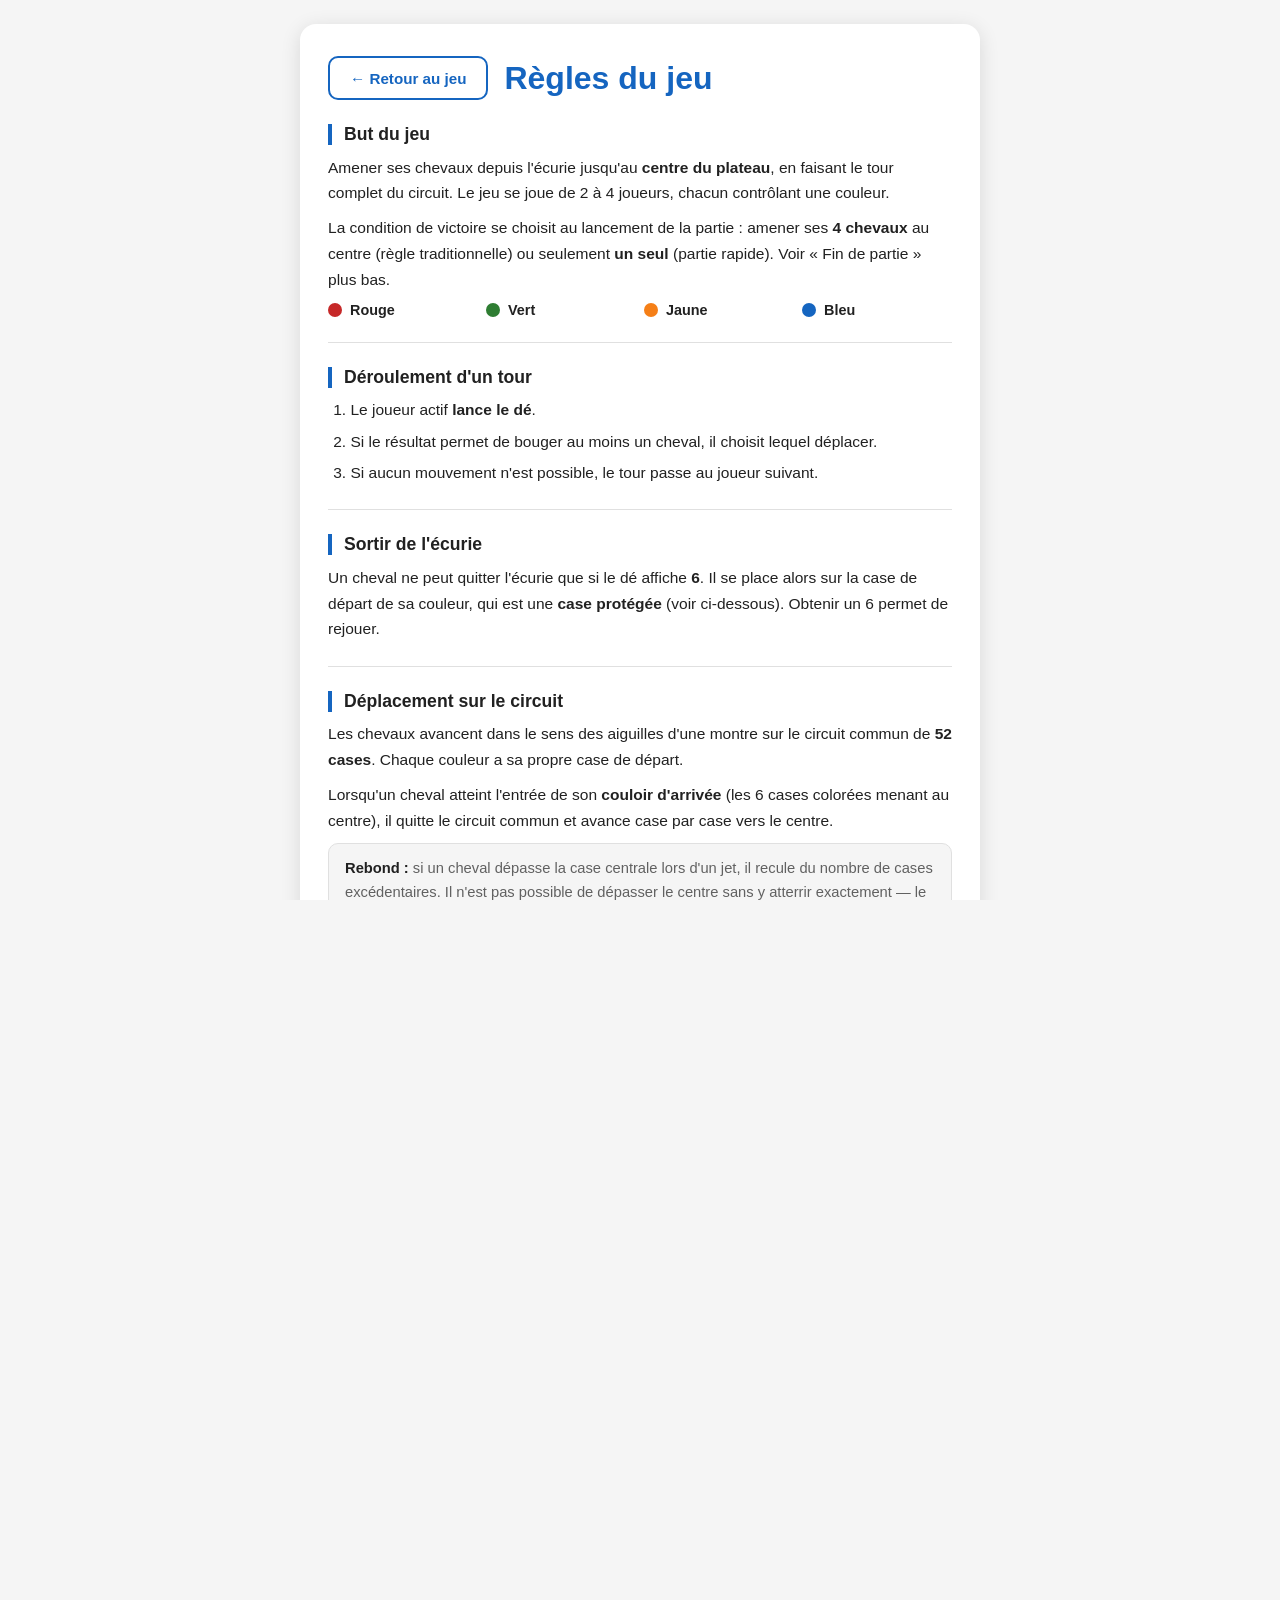
==== commit ac37980e: "docs: préciser la section "Cases protégées" des règles - Nomme les 4 cases protégées (1 Rouge, 14 Ve" ====
--- a/regles.html
+++ b/regles.html
@@ -268,9 +268,25 @@
       <section class="rules-section" aria-labelledby="safe-h2">
         <h2 id="safe-h2">Cases protégées</h2>
         <p>
-          Quatre cases du circuit commun sont des <strong>cases de départ</strong> (une par couleur).
-          Ces cases sont protégées : on ne peut pas y être capturé. Plusieurs chevaux de couleurs
-          différentes peuvent s'y trouver simultanément.
+          Quatre cases du circuit sont <strong>protégées</strong> : ce sont les quatre cases de
+          départ, une par couleur. Sur le plateau elles portent une <strong>étoile dorée</strong>,
+          et le lecteur d'écran précise « case protégée ». Ce sont :
+        </p>
+        <ul>
+          <li><strong>Case 1</strong> — départ du Rouge</li>
+          <li><strong>Case 14</strong> — départ du Vert</li>
+          <li><strong>Case 27</strong> — départ du Jaune</li>
+          <li><strong>Case 40</strong> — départ du Bleu</li>
+        </ul>
+        <p>
+          La protection joue <strong>dans les deux sens</strong> : un cheval posé sur une case
+          protégée ne peut pas être capturé, et un cheval qui y arrive ne peut pas non plus
+          capturer un adversaire déjà présent. Plusieurs chevaux de couleurs différentes peuvent
+          donc y cohabiter sans danger.
+        </p>
+        <p>
+          C'est la <strong>case</strong> qui protège, pas la couleur : n'importe quel cheval est à
+          l'abri sur ces quatre cases, même s'il se trouve sur la case de départ d'un adversaire.
         </p>
       </section>
 
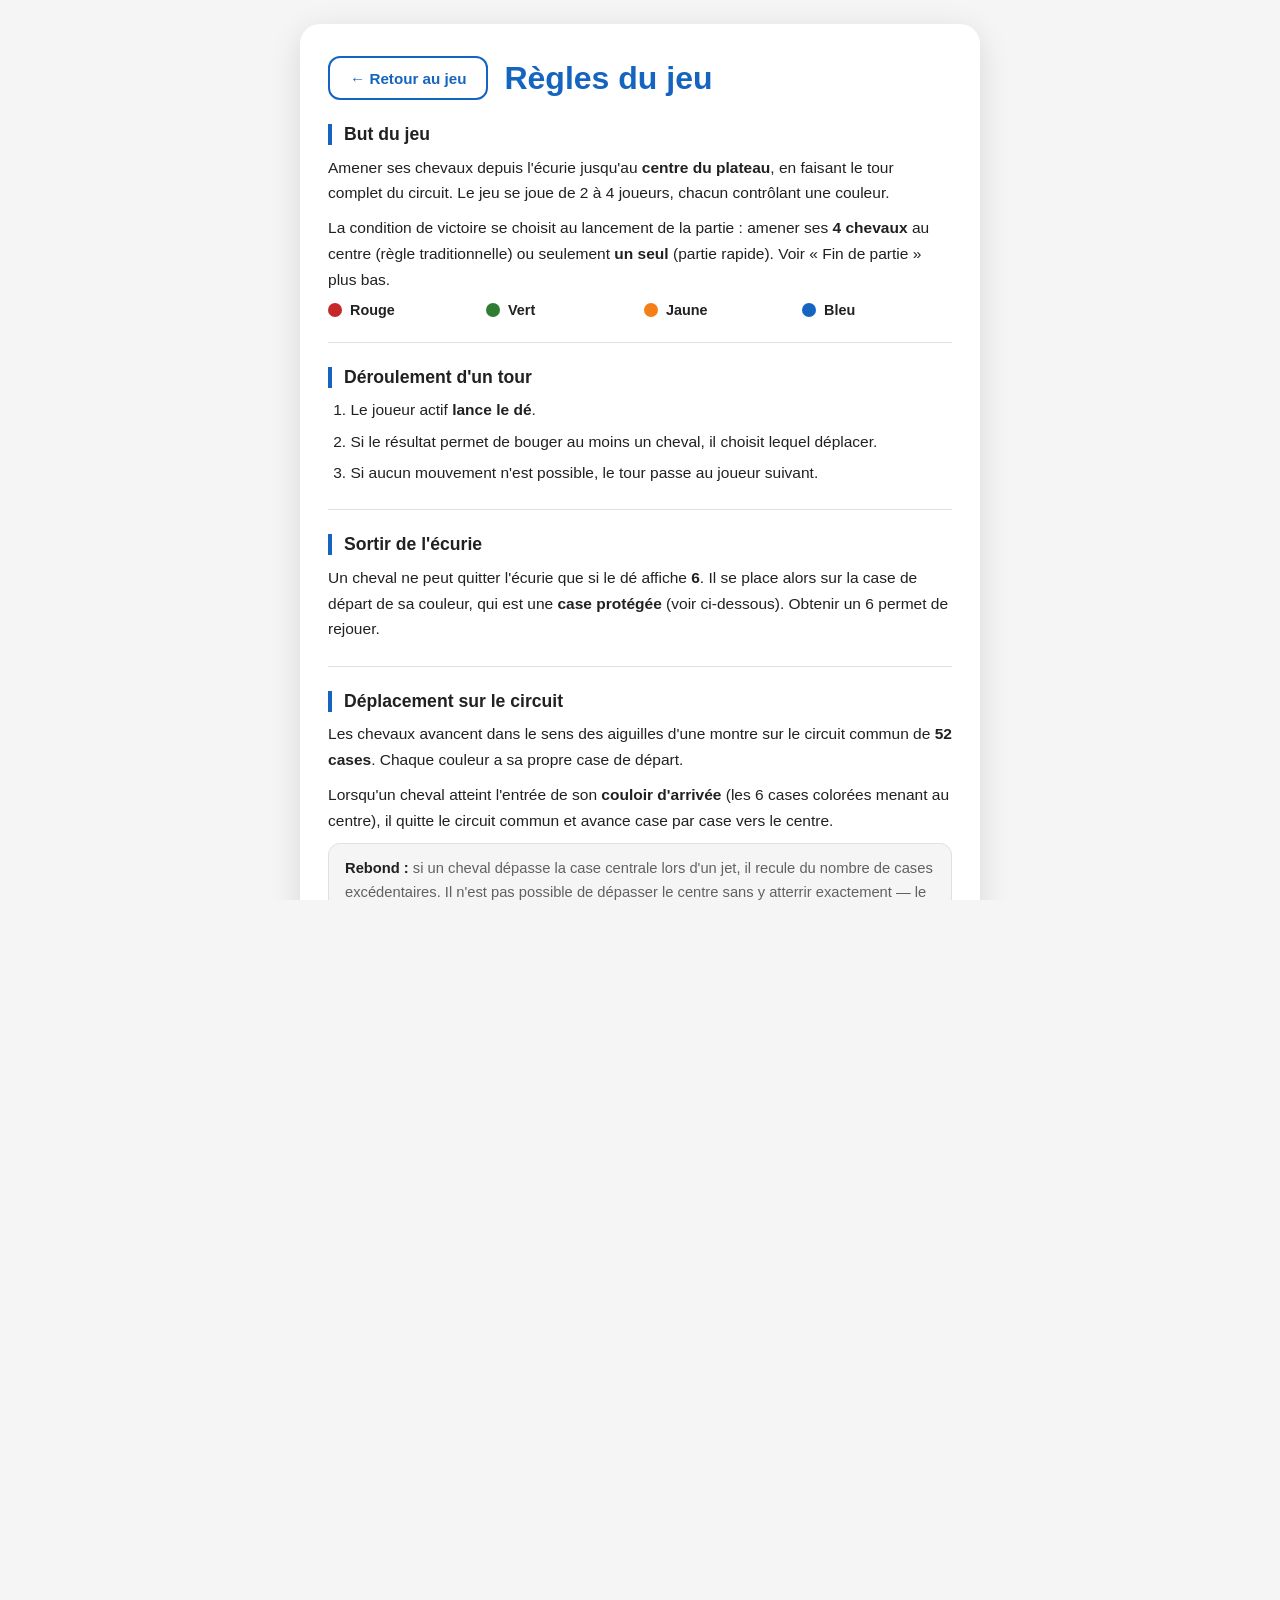
==== commit 4b6a387c: "feat: SEO complet — référencement classique et moteurs IA Constat : les écrans du jeu sont cachés pa" ====
--- a/regles.html
+++ b/regles.html
@@ -4,7 +4,14 @@
   <meta charset="UTF-8" />
   <meta name="viewport" content="width=device-width, initial-scale=1.0, viewport-fit=cover" />
   <meta name="theme-color" content="#1565c0" />
-  <meta name="description" content="Règles du Jeu de Petits Chevaux" />
+  <meta name="description" content="Règles complètes du jeu de Petits Chevaux (Ludo) : mise en place, déplacement des chevaux, captures, cases protégées, triple 6, victoire." />
+  <meta name="robots" content="index, follow" />
+  <link rel="canonical" href="https://ateliernumerique37-tech.github.io/petits-chevaux/regles.html" />
+  <meta property="og:type" content="article" />
+  <meta property="og:title" content="Règles du jeu de Petits Chevaux" />
+  <meta property="og:description" content="Règles complètes du jeu de Petits Chevaux (Ludo) : mise en place, déplacement, captures, cases protégées, triple 6, victoire." />
+  <meta property="og:url" content="https://ateliernumerique37-tech.github.io/petits-chevaux/regles.html" />
+  <meta property="og:locale" content="fr_FR" />
   <title>Règles – Petits Chevaux</title>
   <link rel="stylesheet" href="style.css" />
   <style>
--- a/style.css
+++ b/style.css
@@ -6,30 +6,35 @@
   --color-green:  #2e7d32;
   --color-yellow: #f57f17;
   --color-blue:   #1565c0;
+  --color-gold:   #ffd54f;
   --bg:           #f5f5f5;
   --surface:      #ffffff;
   --on-surface:   #212121;
   --on-surface-2: #616161;
   --border:       #e0e0e0;
-  --radius-lg:    16px;
-  --radius-md:    10px;
-  --shadow:       0 4px 20px rgba(0,0,0,0.12);
+  --radius-lg:    20px;
+  --radius-md:    12px;
+  --shadow:       0 8px 32px rgba(0,0,0,0.12);
   --min-touch:    44px;
   --font:         -apple-system, BlinkMacSystemFont, 'Segoe UI', Roboto, sans-serif;
-  --table-1:      #eef1f4;
-  --table-2:      #cfd6de;
+  --table-1:      #3e6b4e;
+  --table-2:      #1a3a28;
+  --glass:        rgba(255,255,255,0.6);
+  --glass-border: rgba(255,255,255,0.25);
 }
 
 @media (prefers-color-scheme: dark) {
   :root {
-    --bg:         #121212;
-    --surface:    #1e1e1e;
-    --on-surface: #f5f5f5;
-    --on-surface-2: #9e9e9e;
-    --border:     #333333;
-    --shadow:     0 4px 20px rgba(0,0,0,0.5);
-    --table-1:    #1c2530;
-    --table-2:    #0a0e14;
+    --bg:           #0a0a0f;
+    --surface:      #18181f;
+    --on-surface:   #f0f0f5;
+    --on-surface-2: #9e9ea8;
+    --border:       #2a2a35;
+    --shadow:       0 8px 32px rgba(0,0,0,0.6);
+    --table-1:      #1e3a28;
+    --table-2:      #0d1f14;
+    --glass:        rgba(24,24,31,0.65);
+    --glass-border: rgba(255,255,255,0.06);
   }
 }
 
@@ -76,30 +81,73 @@
 }
 
 /* ── Setup screen ─────────────────────────────────────────────────────────── */
+#screen-setup {
+  background: linear-gradient(135deg, #0f0c29 0%, #1a1340 30%, #302b63 60%, #24243e 100%);
+  background-size: 300% 300%;
+  animation: hero-gradient 12s ease infinite;
+  overflow-y: auto;
+  justify-content: flex-start;
+  padding: 2rem 0;
+  align-items: center;
+}
+
+@keyframes hero-gradient {
+  0%, 100% { background-position: 0% 50%; }
+  50% { background-position: 100% 50%; }
+}
+
 .setup-card {
-  background: var(--surface);
+  background: rgba(255,255,255,0.06);
+  backdrop-filter: blur(24px);
+  -webkit-backdrop-filter: blur(24px);
+  border: 1px solid rgba(255,255,255,0.1);
   border-radius: var(--radius-lg);
-  box-shadow: var(--shadow);
+  box-shadow: 0 8px 40px rgba(0,0,0,0.5), inset 0 1px 0 rgba(255,255,255,0.08);
   padding: 2rem 1.75rem;
-  width: min(92vw, 420px);
+  width: min(92vw, 440px);
+  flex-shrink: 0;
   display: flex;
   flex-direction: column;
   gap: 1.25rem;
 }
 
 .setup-title {
-  font-size: clamp(1.75rem, 6vw, 2.25rem);
-  font-weight: 800;
-  color: var(--color-blue);
+  font-size: clamp(1.75rem, 6vw, 2.5rem);
+  font-weight: 900;
   text-align: center;
   letter-spacing: -0.5px;
+  color: var(--color-gold);
+  text-shadow: 0 0 40px rgba(255,213,79,0.35), 0 2px 4px rgba(0,0,0,0.5);
 }
 
 .setup-subtitle {
   text-align: center;
-  color: var(--on-surface-2);
+  color: rgba(255,255,255,0.5);
   font-size: 0.95rem;
   margin-top: -0.75rem;
+  letter-spacing: 2px;
+  text-transform: uppercase;
+  font-weight: 600;
+  font-size: 0.75rem;
+}
+
+#screen-setup .label {
+  color: rgba(255,255,255,0.85);
+}
+
+#screen-setup .select {
+  background: rgba(255,255,255,0.07);
+  border-color: rgba(255,255,255,0.12);
+  color: #ffffff;
+}
+
+#screen-setup .select:focus-visible {
+  border-color: var(--color-gold);
+  outline-color: var(--color-gold);
+}
+
+#screen-setup .hint {
+  color: rgba(255,255,255,0.4);
 }
 
 .form-group { display: flex; flex-direction: column; gap: 0.5rem; }
@@ -158,13 +206,14 @@
 .btn:disabled { opacity: 0.4; cursor: not-allowed; transform: none; }
 
 .btn-primary {
-  background: var(--color-blue);
-  color: white;
-  box-shadow: 0 3px 12px rgba(21,101,192,0.4);
+  background: linear-gradient(135deg, var(--color-gold) 0%, #ffca28 100%);
+  color: #1a1a2e;
+  box-shadow: 0 4px 16px rgba(255,213,79,0.4);
+  font-weight: 800;
 }
 .btn-primary:hover:not(:disabled) {
-  background: #1976d2;
-  box-shadow: 0 4px 16px rgba(21,101,192,0.5);
+  background: linear-gradient(135deg, #ffca28 0%, #ffd54f 100%);
+  box-shadow: 0 6px 24px rgba(255,213,79,0.55);
 }
 
 .btn-large { font-size: 1.1rem; padding: 0.9rem 1.75rem; width: 100%; }
@@ -266,8 +315,10 @@
   align-items: center;
   justify-content: space-between;
   padding: 0.6rem 1rem;
-  background: var(--surface);
-  border-bottom: 1px solid var(--border);
+  background: var(--glass);
+  backdrop-filter: blur(16px);
+  -webkit-backdrop-filter: blur(16px);
+  border-bottom: 1px solid var(--glass-border);
   min-height: 3rem;
   flex-shrink: 0;
 }
@@ -290,8 +341,10 @@
   width: 100%;
   flex-shrink: 0;
   padding: 0.35rem 0.85rem;
-  background: var(--surface);
-  border-bottom: 1px solid var(--border);
+  background: var(--glass);
+  backdrop-filter: blur(12px);
+  -webkit-backdrop-filter: blur(12px);
+  border-bottom: 1px solid var(--glass-border);
   height: 74px;
   overflow: hidden;
 }
@@ -366,8 +419,10 @@
   flex-direction: column;
   align-items: center;
   gap: 0.5rem;
-  background: var(--surface);
-  border-top: 1px solid var(--border);
+  background: var(--glass);
+  backdrop-filter: blur(16px);
+  -webkit-backdrop-filter: blur(16px);
+  border-top: 1px solid var(--glass-border);
   flex-shrink: 0;
 }
 
@@ -422,7 +477,7 @@
   align-items: center;
   justify-content: center;
   gap: 2px;
-  background: var(--color-blue);
+  background: linear-gradient(135deg, #1565c0 0%, #1976d2 40%, #42a5f5 100%);
   color: white;
   border: none;
   border-radius: 16px;
@@ -430,15 +485,15 @@
   min-height: 64px;
   min-width: 160px;
   cursor: pointer;
-  box-shadow: 0 4px 14px rgba(21,101,192,0.45);
+  box-shadow: 0 4px 14px rgba(21,101,192,0.45), inset 0 1px 0 rgba(255,255,255,0.2);
   transition: transform 0.1s, box-shadow 0.1s, opacity 0.15s;
   font-family: var(--font);
   -webkit-user-select: none; user-select: none;
 }
 
 .btn-dice:hover:not(:disabled) {
-  background: #1976d2;
-  box-shadow: 0 6px 18px rgba(21,101,192,0.55);
+  background: linear-gradient(135deg, #1976d2 0%, #2196f3 40%, #64b5f6 100%);
+  box-shadow: 0 6px 22px rgba(21,101,192,0.6), inset 0 1px 0 rgba(255,255,255,0.25);
 }
 
 .btn-dice:active:not(:disabled) { transform: scale(0.95); }
@@ -512,28 +567,49 @@
 
 /* ── Winner screen ────────────────────────────────────────────────────────── */
 .screen-winner {
-  background: var(--bg);
+  background: radial-gradient(ellipse at 50% 40%, rgba(255,213,79,0.15) 0%, var(--bg) 70%);
 }
 
 .winner-card {
   background: var(--surface);
   border-radius: var(--radius-lg);
-  box-shadow: var(--shadow);
+  box-shadow: 0 0 60px rgba(255,213,79,0.2), var(--shadow);
   padding: 2.5rem 2rem;
-  width: min(92vw, 380px);
+  width: min(92vw, 400px);
   display: flex;
   flex-direction: column;
   align-items: center;
   gap: 0.75rem;
   text-align: center;
-}
-
-.winner-trophy { font-size: 4rem; line-height: 1; }
+  position: relative;
+  overflow: hidden;
+}
+
+.winner-card::before {
+  content: '';
+  position: absolute;
+  inset: 0;
+  background: linear-gradient(135deg, rgba(255,213,79,0.08) 0%, transparent 50%, rgba(255,213,79,0.05) 100%);
+  pointer-events: none;
+}
+
+.winner-trophy {
+  font-size: 4.5rem;
+  line-height: 1;
+  animation: trophy-pulse 2s ease-in-out infinite;
+  filter: drop-shadow(0 0 20px rgba(255,213,79,0.5));
+}
+
+@keyframes trophy-pulse {
+  0%, 100% { transform: scale(1); filter: drop-shadow(0 0 20px rgba(255,213,79,0.5)); }
+  50% { transform: scale(1.08); filter: drop-shadow(0 0 35px rgba(255,213,79,0.8)); }
+}
 
 .winner-title {
   font-size: 2rem;
   font-weight: 900;
-  color: var(--on-surface);
+  color: var(--color-gold);
+  text-shadow: 0 0 30px rgba(255,213,79,0.3);
 }
 
 .winner-subtitle {
@@ -542,8 +618,18 @@
 }
 
 .winner-name {
-  font-weight: 800;
-  font-size: 1.3rem;
+  font-weight: 900;
+  font-size: 1.5rem;
+  background: linear-gradient(90deg, currentColor 0%, var(--color-gold) 50%, currentColor 100%);
+  background-size: 200% 100%;
+  -webkit-background-clip: text;
+  background-clip: text;
+  animation: shimmer-name 3s linear infinite;
+}
+
+@keyframes shimmer-name {
+  0% { background-position: 100% 0; }
+  100% { background-position: -100% 0; }
 }
 
 .winner-scores {
@@ -554,13 +640,377 @@
   min-height: 1.2rem;
 }
 
+/* ── Manual theme overrides (applied via class on <html>) ────────────────── */
+html.theme-light {
+  --bg:           #f5f5f5;
+  --surface:      #ffffff;
+  --on-surface:   #212121;
+  --on-surface-2: #616161;
+  --border:       #e0e0e0;
+  --shadow:       0 4px 20px rgba(0,0,0,0.12);
+  --table-1:      #3e6b4e;
+  --table-2:      #1a3a28;
+  --glass:        rgba(255,255,255,0.6);
+  --glass-border: rgba(255,255,255,0.25);
+}
+
+html.theme-dark {
+  --bg:           #0a0a0f;
+  --surface:      #18181f;
+  --on-surface:   #f0f0f5;
+  --on-surface-2: #9e9ea8;
+  --border:       #2a2a35;
+  --shadow:       0 8px 32px rgba(0,0,0,0.6);
+  --table-1:      #1e3a28;
+  --table-2:      #0d1f14;
+  --glass:        rgba(24,24,31,0.65);
+  --glass-border: rgba(255,255,255,0.06);
+}
+
+/* ── Setup links row ─────────────────────────────────────────────────────── */
+.setup-links {
+  display: flex;
+  justify-content: center;
+  gap: 1.5rem;
+}
+.setup-links .btn-rules-link {
+  padding: 0.4rem 0;
+  color: rgba(255,255,255,0.6);
+}
+.setup-links .btn-rules-link:hover { color: rgba(255,255,255,0.9); }
+.setup-links button.btn-rules-link {
+  background: none;
+  border: none;
+  cursor: pointer;
+  font-family: var(--font);
+}
+
+/* ── Resume button ───────────────────────────────────────────────────────── */
+.btn-resume {
+  background: linear-gradient(135deg, #2e7d32 0%, #43a047 100%);
+  color: white;
+  box-shadow: 0 4px 16px rgba(46,125,50,0.45);
+}
+.btn-resume:hover:not(:disabled) {
+  background: linear-gradient(135deg, #388e3c 0%, #66bb6a 100%);
+  box-shadow: 0 6px 20px rgba(46,125,50,0.55);
+}
+
+/* ── Theme toggle ────────────────────────────────────────────────────────── */
+.btn-theme-toggle {
+  display: block;
+  margin: 0 auto;
+  background: rgba(255,255,255,0.06);
+  border: 1.5px solid rgba(255,255,255,0.12);
+  border-radius: var(--radius-md);
+  color: rgba(255,255,255,0.5);
+  font-family: var(--font);
+  font-size: 0.82rem;
+  font-weight: 600;
+  padding: 0.35rem 1rem;
+  min-height: var(--min-touch);
+  cursor: pointer;
+  transition: background 0.15s, color 0.15s;
+}
+.btn-theme-toggle:hover { background: rgba(255,255,255,0.1); color: rgba(255,255,255,0.8); }
+
+/* ── Stats screen ────────────────────────────────────────────────────────── */
+.stats-card {
+  background: var(--surface);
+  border-radius: var(--radius-lg);
+  box-shadow: var(--shadow);
+  padding: 2rem 1.75rem;
+  width: min(96vw, 520px);
+  max-height: 85vh;
+  overflow-y: auto;
+  display: flex;
+  flex-direction: column;
+  gap: 1.25rem;
+}
+
+.stats-header {
+  display: flex;
+  align-items: center;
+  gap: 1rem;
+}
+
+.stats-title {
+  font-size: 1.5rem;
+  font-weight: 800;
+  color: var(--color-blue);
+  flex: 1;
+}
+
+.stats-summary {
+  display: flex;
+  flex-direction: column;
+  gap: 0.4rem;
+  font-size: 0.95rem;
+  line-height: 1.5;
+  color: var(--on-surface);
+}
+.stats-summary strong { color: var(--color-blue); }
+
+.stats-subtitle {
+  font-size: 1rem;
+  font-weight: 700;
+  color: var(--on-surface);
+  margin-top: 0.5rem;
+}
+
+.stats-list {
+  list-style: none;
+  display: flex;
+  flex-direction: column;
+  gap: 0.3rem;
+  padding: 0;
+}
+
+.stats-list li {
+  font-size: 0.88rem;
+  line-height: 1.5;
+  color: var(--on-surface-2);
+  padding: 0.35rem 0;
+  border-bottom: 1px solid var(--border);
+}
+
+.stats-list li:last-child { border-bottom: none; }
+
+.btn-back {
+  display: inline-flex;
+  align-items: center;
+  gap: 0.4rem;
+  background: transparent;
+  color: var(--color-blue);
+  border: 2px solid var(--color-blue);
+  border-radius: var(--radius-md);
+  font-family: var(--font);
+  font-size: 0.95rem;
+  font-weight: 700;
+  padding: 0.55rem 1.25rem;
+  min-height: var(--min-touch);
+  cursor: pointer;
+  transition: background 0.15s, color 0.15s;
+}
+.btn-back:hover { background: var(--color-blue); color: white; }
+
+/* ── Online button (setup screen) ─────────────────────────────────────────── */
+.btn-online {
+  background: linear-gradient(135deg, #6a1b9a 0%, #8e24aa 50%, #ab47bc 100%);
+  color: white;
+  box-shadow: 0 4px 16px rgba(106,27,154,0.45);
+  font-weight: 800;
+}
+.btn-online:hover:not(:disabled) {
+  background: linear-gradient(135deg, #7b1fa2 0%, #9c27b0 50%, #ba68c8 100%);
+  box-shadow: 0 6px 24px rgba(106,27,154,0.6);
+}
+
+/* ── Online screens ──────────────────────────────────────────────────────── */
+#screen-online-menu,
+#screen-online-create,
+#screen-online-join,
+#screen-online-lobby {
+  background: linear-gradient(135deg, #0f0c29 0%, #1a1340 30%, #302b63 60%, #24243e 100%);
+  background-size: 300% 300%;
+  animation: hero-gradient 12s ease infinite;
+  overflow-y: auto;
+  justify-content: flex-start;
+  padding: 2rem 0;
+  align-items: center;
+}
+
+#screen-online-menu .label,
+#screen-online-create .label,
+#screen-online-join .label,
+#screen-online-lobby .label {
+  color: rgba(255,255,255,0.85);
+}
+
+#screen-online-menu .select,
+#screen-online-create .select,
+#screen-online-join .select {
+  background: rgba(255,255,255,0.07);
+  border-color: rgba(255,255,255,0.12);
+  color: #ffffff;
+}
+
+#screen-online-menu .select:focus-visible,
+#screen-online-create .select:focus-visible,
+#screen-online-join .select:focus-visible {
+  border-color: var(--color-gold);
+  outline-color: var(--color-gold);
+}
+
+#screen-online-menu .hint,
+#screen-online-create .hint,
+#screen-online-join .hint,
+#screen-online-lobby .hint {
+  color: rgba(255,255,255,0.4);
+}
+
+#screen-online-menu input::placeholder,
+#screen-online-join input::placeholder {
+  color: rgba(255,255,255,0.3);
+}
+
+.btn-online-secondary {
+  background: rgba(255,255,255,0.08);
+  color: rgba(255,255,255,0.9);
+  border: 1.5px solid rgba(255,255,255,0.15);
+  font-weight: 700;
+}
+.btn-online-secondary:hover:not(:disabled) {
+  background: rgba(255,255,255,0.15);
+}
+
+.online-error {
+  background: rgba(198,40,40,0.2);
+  border: 1px solid rgba(198,40,40,0.4);
+  border-radius: var(--radius-md);
+  padding: 0.75rem 1rem;
+  color: #ef9a9a;
+  font-size: 0.9rem;
+  text-align: center;
+}
+
+/* Join code row */
+.join-code-row {
+  display: flex;
+  gap: 0.5rem;
+}
+.join-code-input {
+  flex: 1;
+  text-align: center;
+  font-size: 1.4rem !important;
+  letter-spacing: 0.4rem;
+  font-weight: 700;
+}
+
+/* Divider */
+.online-divider {
+  display: flex;
+  align-items: center;
+  gap: 1rem;
+  color: rgba(255,255,255,0.3);
+  font-size: 0.85rem;
+  text-transform: uppercase;
+  letter-spacing: 2px;
+}
+.online-divider::before,
+.online-divider::after {
+  content: '';
+  flex: 1;
+  height: 1px;
+  background: rgba(255,255,255,0.15);
+}
+
+/* Public rooms list */
+.public-rooms-list {
+  display: flex;
+  flex-direction: column;
+  gap: 0.5rem;
+  max-height: 220px;
+  overflow-y: auto;
+}
+
+.public-room-item {
+  display: flex;
+  align-items: center;
+  justify-content: space-between;
+  background: rgba(255,255,255,0.06);
+  border: 1px solid rgba(255,255,255,0.1);
+  border-radius: var(--radius-md);
+  padding: 0.75rem 1rem;
+  cursor: pointer;
+  transition: background 0.15s;
+  min-height: var(--min-touch);
+}
+.public-room-item:hover { background: rgba(255,255,255,0.12); }
+.public-room-item:focus-visible {
+  outline: 3px solid var(--color-gold);
+  outline-offset: 2px;
+}
+.public-room-host {
+  color: rgba(255,255,255,0.9);
+  font-weight: 600;
+}
+.public-room-info {
+  color: rgba(255,255,255,0.5);
+  font-size: 0.85rem;
+}
+.public-rooms-empty {
+  color: rgba(255,255,255,0.35);
+  font-size: 0.9rem;
+  font-style: italic;
+  text-align: center;
+  padding: 1rem 0;
+}
+
+/* Lobby */
+.lobby-code {
+  text-align: center;
+  font-size: 1.1rem;
+  color: rgba(255,255,255,0.7);
+}
+.lobby-code strong {
+  font-size: 2rem;
+  color: var(--color-gold);
+  letter-spacing: 0.5rem;
+  font-weight: 900;
+}
+
+.lobby-players {
+  display: flex;
+  flex-direction: column;
+  gap: 0.5rem;
+}
+
+.lobby-player {
+  display: flex;
+  align-items: center;
+  gap: 0.75rem;
+  background: rgba(255,255,255,0.06);
+  border: 1px solid rgba(255,255,255,0.1);
+  border-radius: var(--radius-md);
+  padding: 0.75rem 1rem;
+}
+
+.lobby-player-dot {
+  width: 16px;
+  height: 16px;
+  border-radius: 50%;
+  flex-shrink: 0;
+  border: 2px solid rgba(255,255,255,0.3);
+}
+
+.lobby-player-name {
+  color: rgba(255,255,255,0.9);
+  font-weight: 600;
+  flex: 1;
+}
+
+.lobby-player-tag {
+  font-size: 0.8rem;
+  font-weight: 700;
+}
+
+.lobby-player-tag.host { color: var(--color-gold); }
+.lobby-player-tag.you  { color: rgba(255,255,255,0.4); }
+
 /* ── Reduced motion ───────────────────────────────────────────────────────── */
 @media (prefers-reduced-motion: reduce) {
-  .horse                   { transition: none !important; }
-  .horse.can-move          { animation: none !important; }
-  .btn-dice.rolling .dice-face { animation: none !important; }
+  .horse                          { transition: none !important; }
+  .horse.can-move                 { animation: none !important; }
+  .btn-dice.rolling .dice-face    { animation: none !important; }
+  #screen-setup                   { animation: none !important; }
+  .winner-trophy                  { animation: none !important; }
+  .winner-name                    { animation: none !important; }
   @keyframes pulse-move    {}
   @keyframes spin-face     {}
+  @keyframes hero-gradient {}
+  @keyframes trophy-pulse  {}
+  @keyframes shimmer-name  {}
 }
 
 /* ── High contrast ────────────────────────────────────────────────────────── */
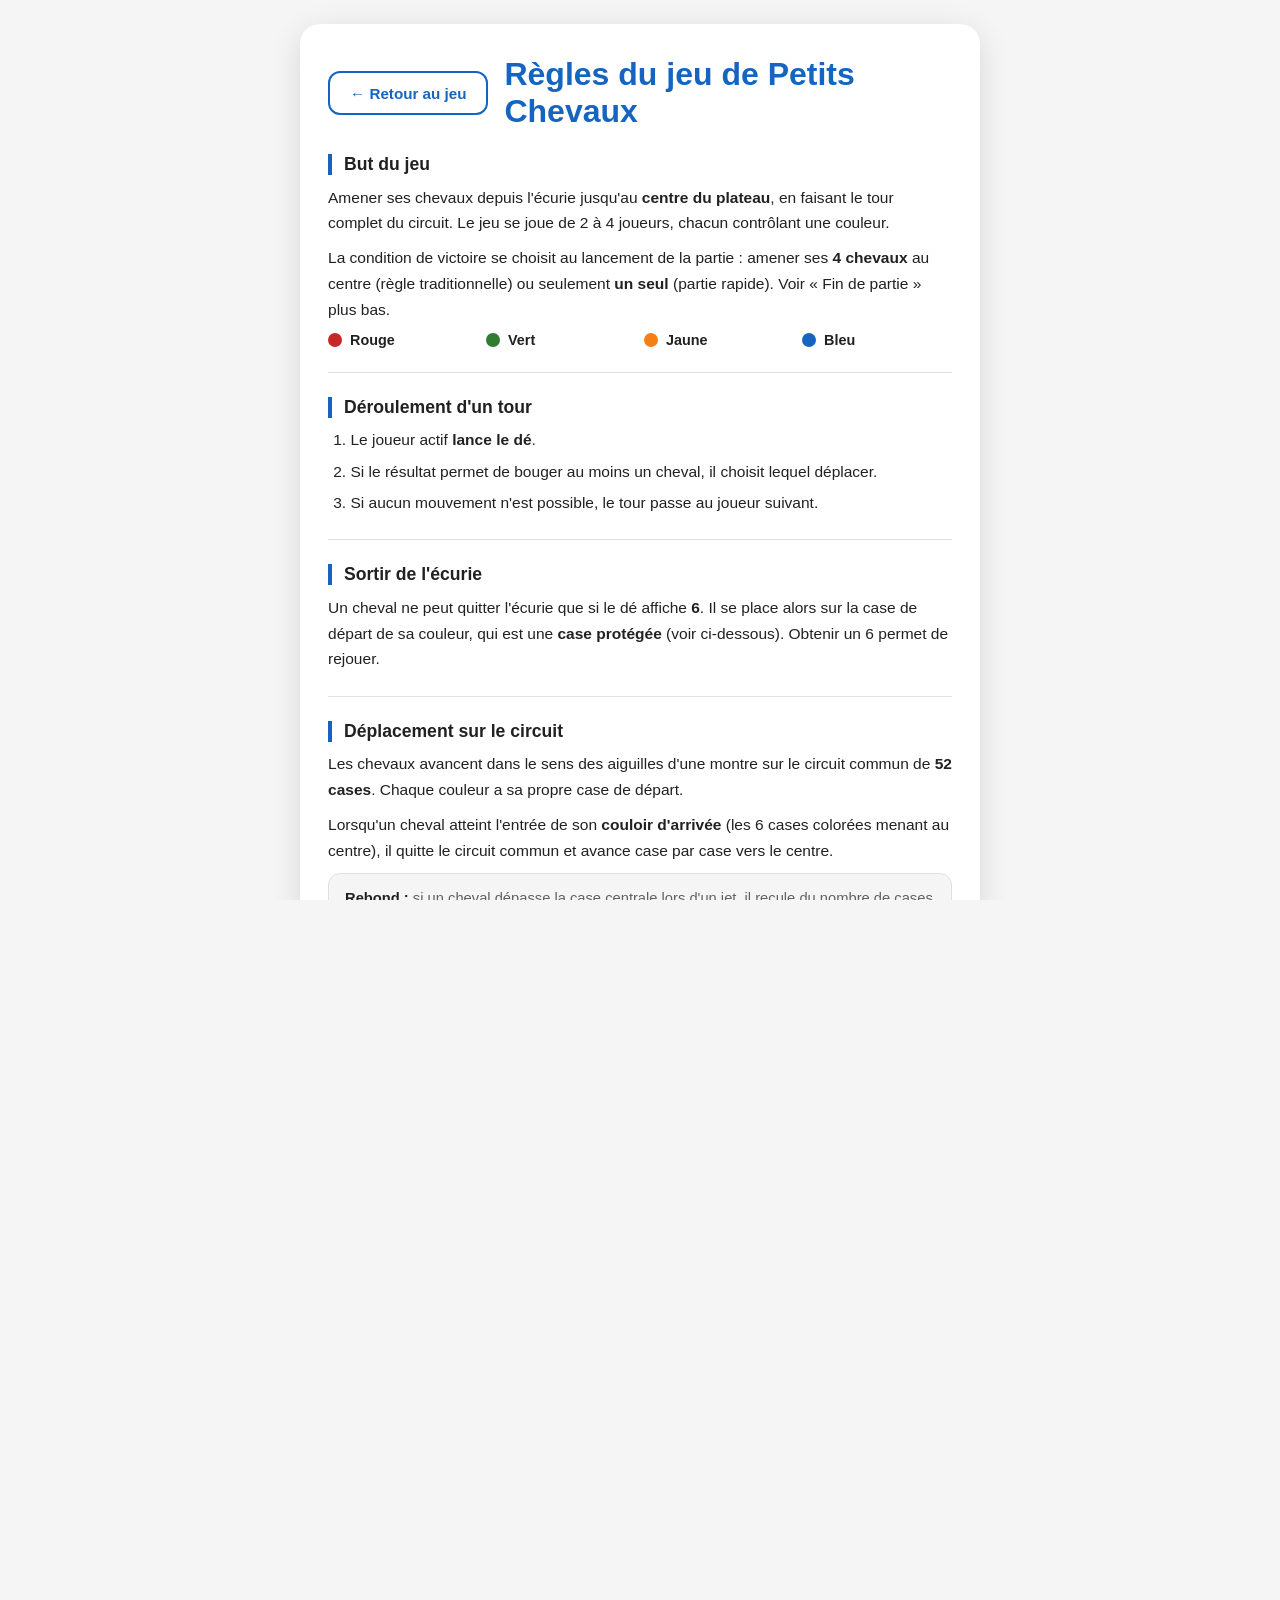
==== commit 5eb8701d: "fix(seo): clarifie le crawl et publie llms.txt" ====
--- a/regles.html
+++ b/regles.html
@@ -7,13 +7,42 @@
   <meta name="description" content="Règles complètes du jeu de Petits Chevaux (Ludo) : mise en place, déplacement des chevaux, captures, cases protégées, triple 6, victoire." />
   <meta name="robots" content="index, follow" />
   <link rel="canonical" href="https://ateliernumerique37-tech.github.io/petits-chevaux/regles.html" />
+  <link rel="describedby" href="llms.txt" />
   <meta property="og:type" content="article" />
   <meta property="og:title" content="Règles du jeu de Petits Chevaux" />
   <meta property="og:description" content="Règles complètes du jeu de Petits Chevaux (Ludo) : mise en place, déplacement, captures, cases protégées, triple 6, victoire." />
   <meta property="og:url" content="https://ateliernumerique37-tech.github.io/petits-chevaux/regles.html" />
+  <meta property="og:image" content="https://ateliernumerique37-tech.github.io/petits-chevaux/og-image.png" />
+  <meta property="og:image:width" content="1200" />
+  <meta property="og:image:height" content="630" />
+  <meta property="og:image:type" content="image/png" />
   <meta property="og:locale" content="fr_FR" />
-  <title>Règles – Petits Chevaux</title>
+  <meta name="twitter:card" content="summary_large_image" />
+  <meta name="twitter:title" content="Règles du jeu de Petits Chevaux (Ludo)" />
+  <meta name="twitter:description" content="Règles complètes : mise en place, déplacement, captures, cases protégées, triple 6, victoire." />
+  <meta name="twitter:image" content="https://ateliernumerique37-tech.github.io/petits-chevaux/og-image.png" />
+
+  <link rel="icon" href="data:image/svg+xml,<svg xmlns='http://www.w3.org/2000/svg' viewBox='0 0 192 192'><rect width='192' height='192' rx='32' fill='%231565c0'/><text x='96' y='130' font-size='100' text-anchor='middle'>🐴</text></svg>" />
+
+  <title>Règles du jeu de Petits Chevaux (Ludo) — Comment jouer</title>
   <link rel="stylesheet" href="style.css" />
+
+  <script type="application/ld+json">
+  {
+    "@context": "https://schema.org",
+    "@type": "Article",
+    "headline": "Règles du jeu de Petits Chevaux (Ludo)",
+    "description": "Règles complètes du jeu de Petits Chevaux (Ludo) : mise en place, déplacement des chevaux, captures, cases protégées, triple 6, victoire.",
+    "url": "https://ateliernumerique37-tech.github.io/petits-chevaux/regles.html",
+    "inLanguage": "fr",
+    "isPartOf": {
+      "@type": "WebSite",
+      "name": "Petits Chevaux",
+      "url": "https://ateliernumerique37-tech.github.io/petits-chevaux/"
+    },
+    "publisher": { "@type": "Organization", "name": "Atelier Numérique 37" }
+  }
+  </script>
   <style>
     /* ── Règles : surcharges locales ─────────────────────────────────────── */
     body { overflow: auto; }
@@ -177,7 +206,7 @@
         <a href="index.html" class="btn-back" aria-label="Retour au jeu">
           ← Retour au jeu
         </a>
-        <h1 id="rules-title" class="rules-title">Règles du jeu</h1>
+        <h1 id="rules-title" class="rules-title">Règles du jeu de Petits Chevaux</h1>
       </header>
 
       <!-- But du jeu -->
--- a/style.css
+++ b/style.css
@@ -299,12 +299,17 @@
 .board-container { grid-area: board; }
 .game-footer     { grid-area: footer; }
 
-/* Sur grand écran, on centre l'app dans une colonne plutôt que de l'étirer */
+/* Sur grand écran, on centre l'app dans une colonne plutôt que de l'étirer.
+   Plafond remonté de 600px à 760px (retour testeur : plateau trop petit sur
+   tablette/desktop) — la colonne reste toujours centrée et width:100% continue
+   de la faire rétrécir sur mobile, donc aucun impact en dessous de 760px de
+   large. Le plateau (SVG vectoriel, min(100cqw,100cqh)) grossit proportionnellement,
+   même rendu, mêmes proportions, juste plus grand quand la place le permet. */
 .screen-game > .game-header,
 .screen-game > .event-log,
 .screen-game > .board-container,
 .screen-game > .game-footer {
-  max-width: 600px;
+  max-width: 760px;
   margin-inline: auto;
   width: 100%;
 }
@@ -337,15 +342,18 @@
 }
 
 /* ── Journal visuel des coups ─────────────────────────────────────────────── */
+/* aria-hidden="true" dans le HTML (pur repère visuel, les non-voyants reçoivent
+   déjà tout via les régions ARIA live) : hauteur réduite au profit du plateau
+   sans aucun impact accessibilité. */
 .event-log {
   width: 100%;
   flex-shrink: 0;
-  padding: 0.35rem 0.85rem;
+  padding: 0.3rem 0.85rem;
   background: var(--glass);
   backdrop-filter: blur(12px);
   -webkit-backdrop-filter: blur(12px);
   border-bottom: 1px solid var(--glass-border);
-  height: 74px;
+  height: 58px;
   overflow: hidden;
 }
 
@@ -414,11 +422,11 @@
 
 .game-footer {
   width: 100%;
-  padding: 0.75rem 1rem 0.6rem;
-  display: flex;
-  flex-direction: column;
-  align-items: center;
-  gap: 0.5rem;
+  padding: 0.55rem 1rem 0.45rem;
+  display: flex;
+  flex-direction: column;
+  align-items: center;
+  gap: 0.4rem;
   background: var(--glass);
   backdrop-filter: blur(16px);
   -webkit-backdrop-filter: blur(16px);
@@ -757,6 +765,22 @@
   color: var(--on-surface);
   margin-top: 0.5rem;
 }
+
+.stats-note {
+  font-size: 0.8rem;
+  line-height: 1.4;
+  color: var(--on-surface-2);
+}
+
+.counter-archive summary {
+  cursor: pointer;
+  font-weight: 700;
+  min-height: var(--min-touch);
+  display: flex;
+  align-items: center;
+}
+
+.counter-archive ul { margin: 0; }
 
 .stats-list {
   list-style: none;
